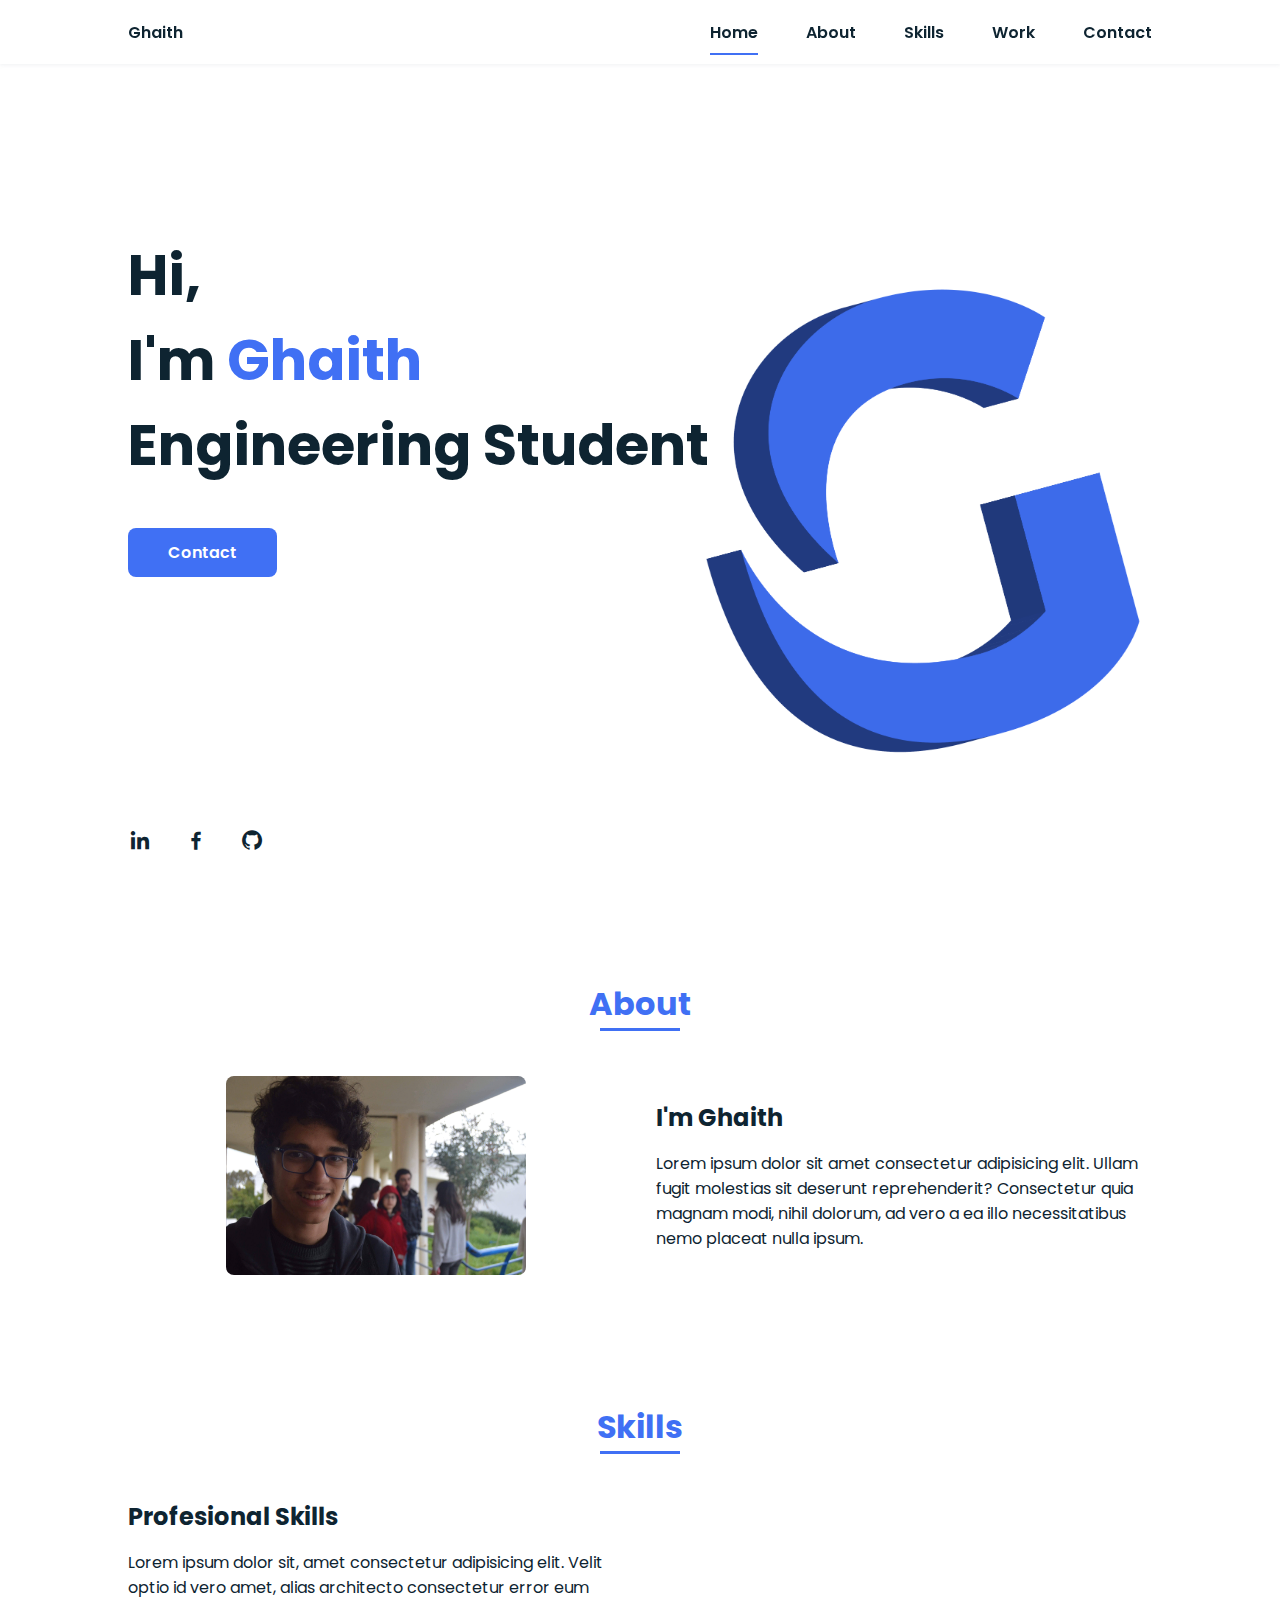
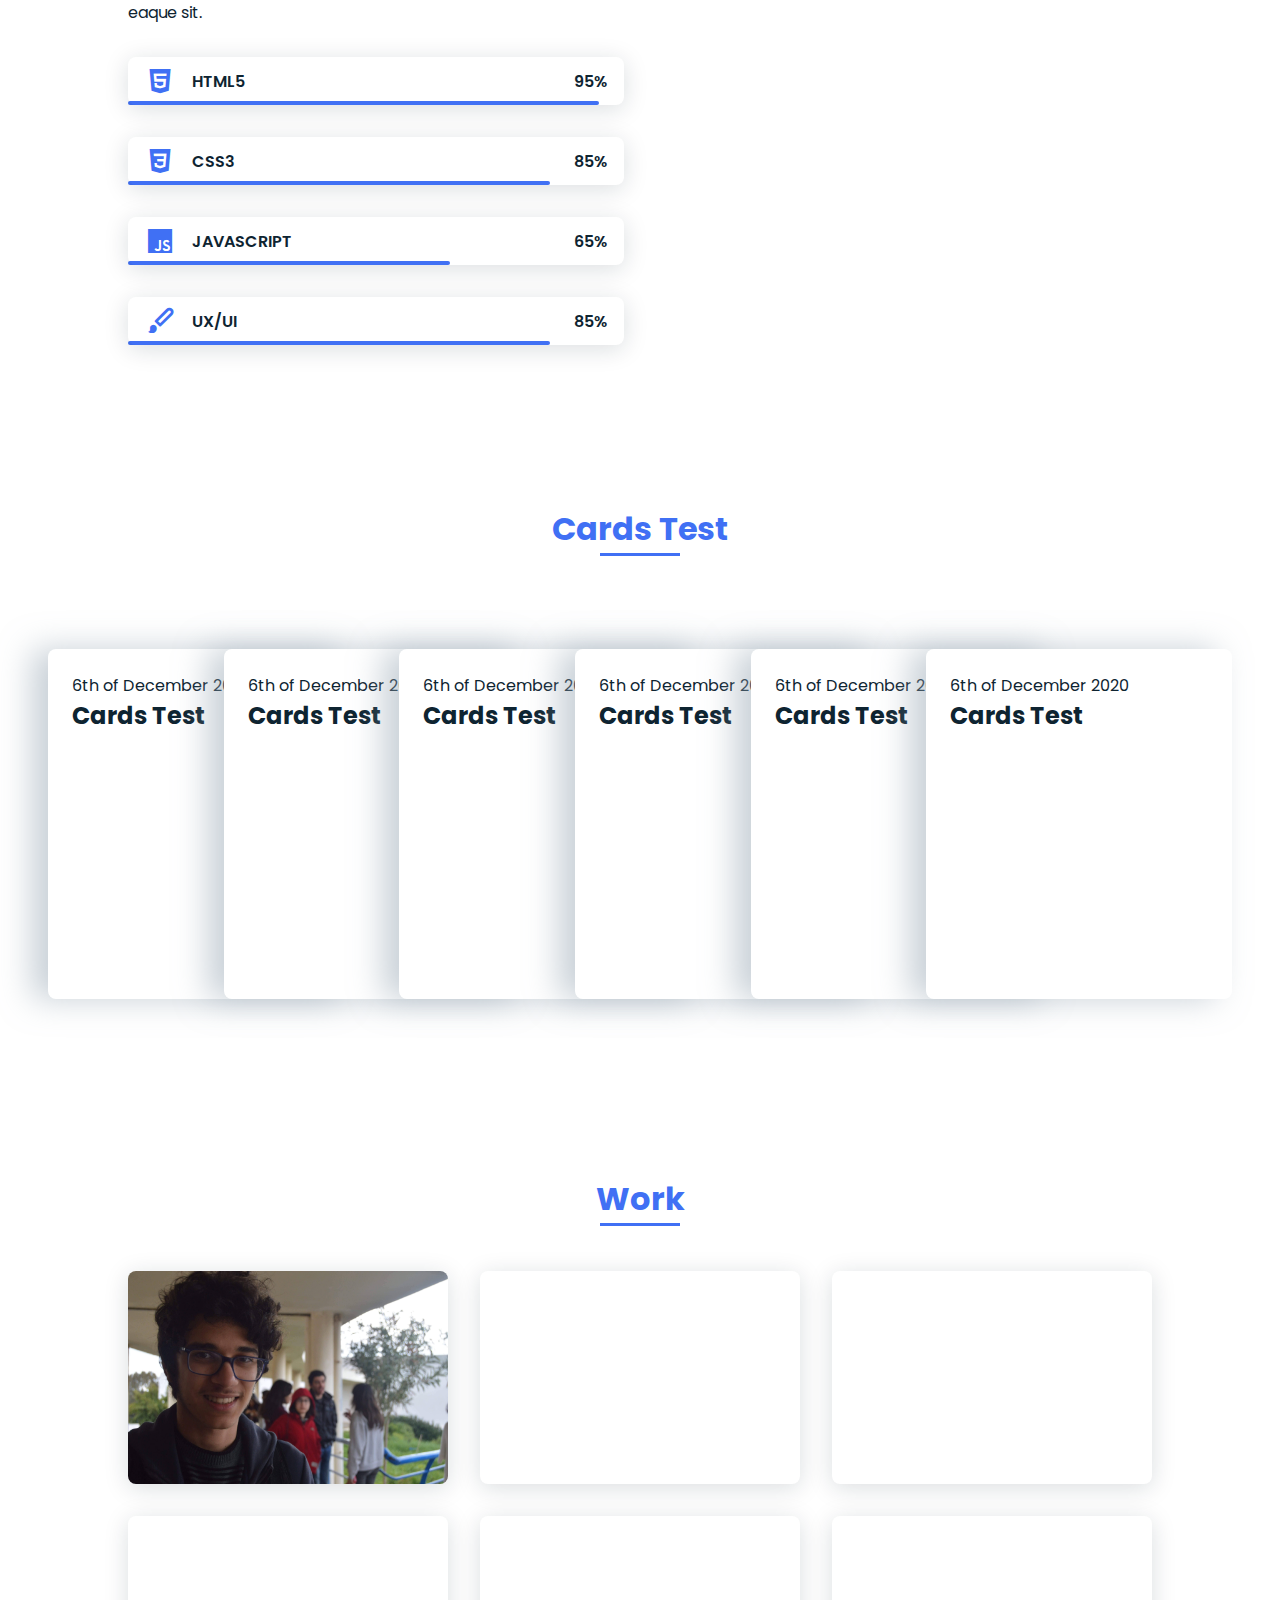
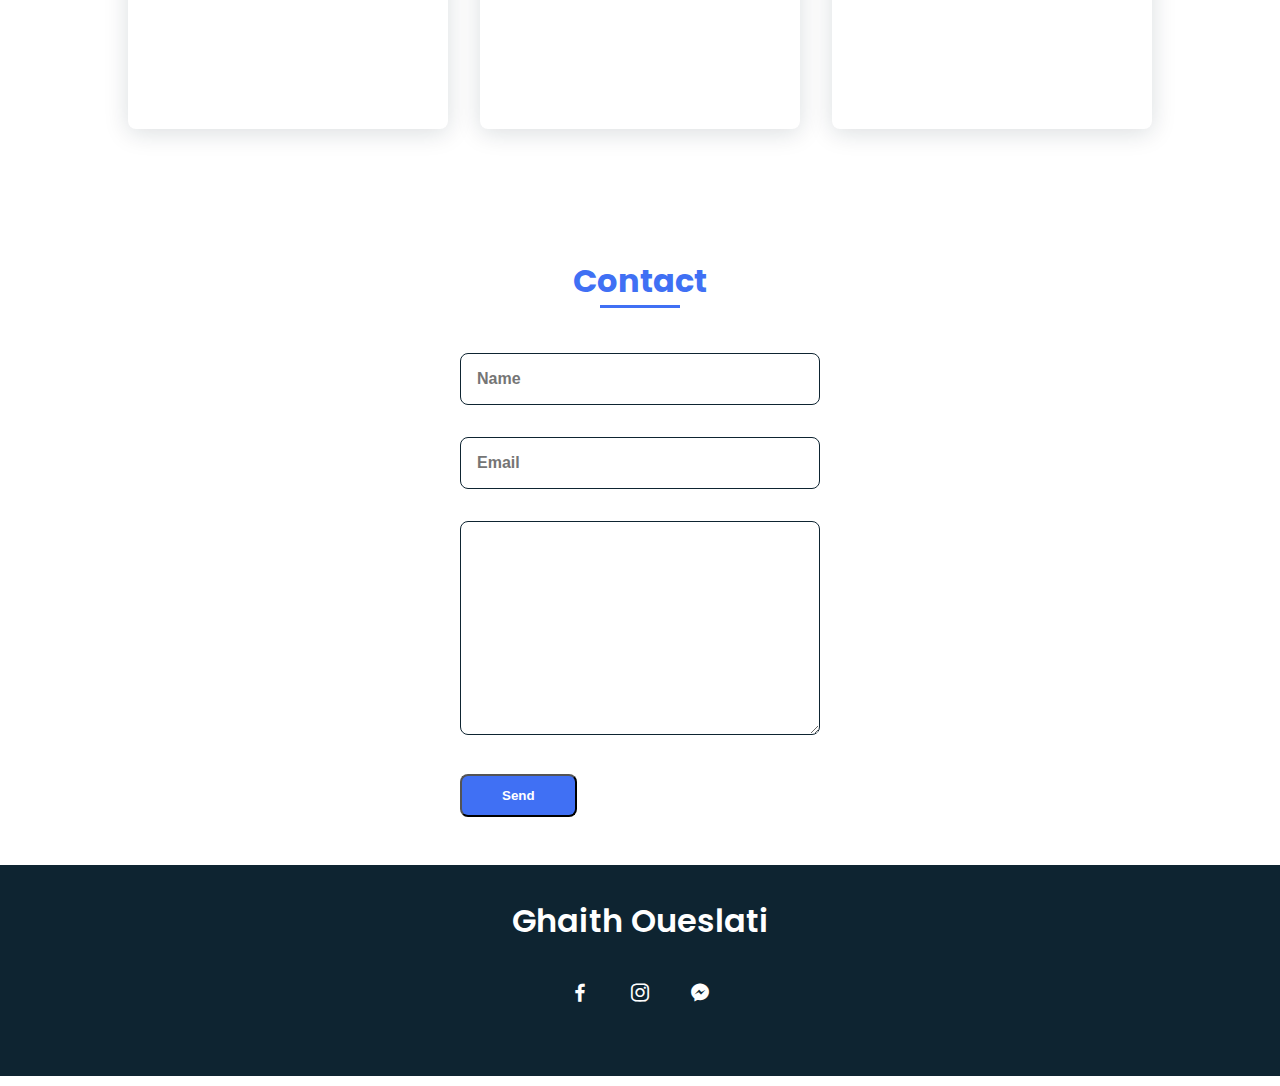
==== Index.html @ 37bda19b "Added Cards" ====
<!DOCTYPE html>
<html lang="en">

<head>
    <meta charset="UTF-8">
    <meta name="viewport" content="width=device-width, initial-scale=1.0">

    <link rel="stylesheet" href="./CSS/Style.css">
    <link rel="stylesheet" href="./CSS/Cards.css">

    <!-- Box Icons -->
    <link href='https://unpkg.com/boxicons@2.0.7/css/boxicons.min.css' rel='stylesheet'>

    <title>Document</title>
</head>

<body>
    <!-- Header -->
    <header class="l-header">
        <nav class="nav bd-grid">
            <div>
                <a href="#" class="nav__logo">Ghaith</a>
            </div>

            <div class="nav__menu" id="nav-menu">
                <ul class="nav__list">
                    <li class="nav__item"><a href="#home" class="nav__link active">Home</a></li>
                    <li class="nav__item"><a href="#about" class="nav__link">About</a></li>
                    <li class="nav__item"><a href="#skills" class="nav__link">Skills</a></li>
                    <li class="nav__item"><a href="#work" class="nav__link">Work</a></li>
                    <li class="nav__item"><a href="#contact" class="nav__link">Contact</a></li>
                </ul>
            </div>

            <div class="nav__toggle" id="nav-toggle">
                <i class='bx bx-menu'></i>
            </div>
        </nav>
    </header>


    <main class="l-main">
        <!-- ------------------------------------------ HOME --------------------------------------->
        <section class="home bd-grid" id="home">
            <div class="home__data">
                <h1 class="home__title">Hi, <br>I'm <span class="home__title-color">Ghaith</span><br> Engineering Student
                </h1>
                <a href="#" class="button">Contact</a>
            </div>

            <div class="home__social">
                <a href="https://www.linkedin.com/in/oueslati-ghaith-8405091b2/" target="blank" class="home__social-icon"><i class='bx bxl-linkedin'></i></a>
                <a href="https://www.facebook.com/Ghaith.Oueslati.0" target="blank" class="home__social-icon"><i
                        class='bx bxl-facebook'></i></a>
                <a href="#" class="home__social-icon" target="blank"><i class='bx bxl-github'></i></a>
            </div>

            <div class="home__img">
                <img src="./IMG/Profil.png" alt="">
            </div>
        </section>

        <!-- ------------------------------------------ ABOUT -------------------------------------->
        <section class="about section" id="about">
            <h2 class="section-title">About</h2>

            <div class="about__container bd-grid">
                <div class="about__img">
                    <img src="./IMG/About.jpeg" alt="">
                </div>
                <div>
                    <h2 class="about__subtitle">I'm Ghaith</h2>
                    <p class="about__text">Lorem ipsum dolor sit amet consectetur adipisicing elit. Ullam fugit molestias sit deserunt reprehenderit? Consectetur quia magnam modi, nihil dolorum, ad vero a ea illo necessitatibus nemo placeat nulla ipsum.</p>
                </div>
            </div>
        </section>

        <!-- ------------------------------------------ SKILLS ------------------------------------->
        <section class="skills section" id="skills">
            <h2 class="section-title">Skills</h2>

            <div class="skills__container bd-grid">
                <div>
                    <h2 class="skills__subtitle">Profesional Skills</h2>
                    <p class="skills__text">Lorem ipsum dolor sit, amet consectetur adipisicing elit. Velit optio id vero amet, alias architecto consectetur error eum eaque sit.</p>
                    <div class="skills__data">
                        <div class="skills__names">
                            <i class='bx bxl-html5 skills__icon'></i>
                            <span class="skills__name">HTML5</span>
                        </div>
                        <div class="skills__bar skills__html">

                        </div>
                        <div>
                            <span class="skills__percentage">95%</span>
                        </div>
                    </div>
                    <div class="skills__data">
                        <div class="skills__names">
                            <i class='bx bxl-css3 skills__icon'></i>
                            <span class="skills__name">CSS3</span>
                        </div>
                        <div class="skills__bar skills__css">

                        </div>
                        <div>
                            <span class="skills__percentage">85%</span>
                        </div>
                    </div>
                    <div class="skills__data">
                        <div class="skills__names">
                            <i class='bx bxl-javascript skills__icon'></i>
                            <span class="skills__name">JAVASCRIPT</span>
                        </div>
                        <div class="skills__bar skills__js">

                        </div>
                        <div>
                            <span class="skills__percentage">65%</span>
                        </div>
                    </div>
                    <div class="skills__data">
                        <div class="skills__names">
                            <i class='bx bxs-paint skills__icon'></i>
                            <span class="skills__name">UX/UI</span>
                        </div>
                        <div class="skills__bar skills__ux">

                        </div>
                        <div>
                            <span class="skills__percentage">85%</span>
                        </div>
                    </div>
                </div>

                <div>
                    <img src="./IMG/Work3.jpg" alt="" class="skills__img">
                </div>
            </div>
        </section>

        <!-- ------------------------------------------ CARDS -------------------------------------->
        <section class="cards__container section">
            <h2 class="section-title">Cards Test</h2>

            <div class="cards__list">
                <div class="card">
                    <header class="card-header">
                        <p>6th of December 2020</p>
                        <h2>Cards Test</h2>
                    </header>
                </div>

                <div class="card">
                    <header class="card-header">
                        <p>6th of December 2020</p>
                        <h2>Cards Test</h2>
                    </header>
                </div>

                <div class="card">
                    <header class="card-header">
                        <p>6th of December 2020</p>
                        <h2>Cards Test</h2>
                    </header>
                </div>

                <div class="card">
                    <header class="card-header">
                        <p>6th of December 2020</p>
                        <h2>Cards Test</h2>
                    </header>
                </div>

                <div class="card">
                    <header class="card-header">
                        <p>6th of December 2020</p>
                        <h2>Cards Test</h2>
                    </header>
                </div>

                <div class="card">
                    <header class="card-header">
                        <p>6th of December 2020</p>
                        <h2>Cards Test</h2>
                    </header>
                </div>
            </div>
        </section>

        <!-- ------------------------------------------ WORK --------------------------------------->
        <section class="work section" id="work">
            <h2 class="section-title">Work</h2>

            <div class="work__container bd-grid">
                <div class="work__img">
                    <img src="./IMG/About.jpeg" alt="">
                </div>
                <div class="work__img">
                    <img src="./IMG/Work2.jgp" alt="">
                </div>
                <div class="work__img">
                    <img src="./IMG/Work3.jgp" alt="">
                </div>
                <div class="work__img">
                    <img src="./IMG/Work4.jgp" alt="">
                </div>
                <div class="work__img">
                    <img src="./IMG/Work5.jgp" alt="">
                </div>
                <div class="work__img">
                    <img src="./IMG/Work6.jgp" alt="">
                </div>
            </div>
        </section>

        <!-- ------------------------------------------ CONTACT ------------------------------------>
        <section class="contact section" id="contact">
            <h2 class="section-title">Contact</h2>

            <div class="contact__container bd-grid">
                <form action="" class="contact__form">
                    <input type="text" placeholder="Name" class="contact__input">
                    <input type="mail" placeholder="Email" class="contact__input">
                    <textarea name="" id="" cols="0" rows="10" class="contact__input"></textarea>

                    <input type="button" value="Send" class="contact__button button">
                </form>
            </div>
        </section>
        <!-- ------------------------------------------ FOOTER ------------------------------------->
        <footer class="footer">
            <p class="footer__title">Ghaith Oueslati</p>
            <div class="footer__social">
                <a href="https://www.facebook.com/Ghaith.Oueslati.0" class="footer__icon" target="blank"><i
                        class='bx bxl-facebook'></i></a>
                <a href="https://www.instagram.com/oueslati_ghaith/" class="footer__icon" target="blank"><i
                        class='bx bxl-instagram'></i></a>
                <a href="https://www.messenger.com/t/Ghaith.Oueslati.0" class="footer__icon" target="blank"><i
                        class='bx bxl-messenger'></i></a>
            </div>
        </footer>
    </main>


    <!-- Scroll Reveal -->
    <script src="https://unpkg.com/scrollreveal"></script>
    <!-- Main JS -->
    <script src="./JS/Main.js"></script>
</body>

</html>
---- CSS/Style.css ----
/* GOOGLE FONTS */

@import url("https://fonts.googleapis.com/css2?family=Poppins:wght@400;600;700&display=swap");

/* ------------------------------------------ VARIABLES CSS ---------------------------- */

:root {
    --header-height: 3rem;
    --font-semi: 600;
}


/* Colors */

:root {
    --first-color: #4070F4;
    --second-color: #0E2431;
}


/* Font */

:root {
    --body-font: 'Poppins', sans-serif;
    --big-font-size: 2rem;
    --h2-font-size: 1.25rem;
    --normal-font-size: 0.938rem;
}

@media screen and (min-width: 768px) {
     :root {
        --big-font-size: 3.5rem;
        --h2-font-size: 2rem;
        --normal-font-size: 1rem;
    }
}


/* Margins */

:root {
    --mb-1: 0.5rem;
    --mb-2: 1rem;
    --mb-3: 1.5rem;
    --mb-4: 2rem;
    --mb-5: 2.5rem;
    --mb-6: 3rem;
}


/* z index */

:root {
    --z-back: -10;
    --z-normal: 1;
    --z-tooltip: 10;
    --z-fixed: 100;
}


/* ------------------------------------------ BASE ------------------------------------- */

*,
::before,
::after {
    box-sizing: border-box;
}

html {
    scroll-behavior: smooth;
}

body {
    margin: var(--header-height) 0 0 0;
    font-family: var(--body-font);
    font-size: var(--normal-font-size);
    color: var(--second-color);
}

h1,
h2,
p {
    margin: 0;
}

ul {
    margin: 0;
    padding: 0;
    list-style: none;
}

a {
    text-decoration: none;
}

img {
    max-width: 100%;
    height: auto;
    display: block;
}


/* ------------------------------------------CLASS CSS -------------------------------- */

.section-title {
    position: relative;
    font-size: var(--h2-font-size);
    color: var(--first-color);
    margin-top: var(--mb-2);
    margin-bottom: var(--mb-4);
    text-align: center;
}

.section-title::after {
    position: absolute;
    content: "";
    width: 64px;
    height: 0.18rem;
    left: 0;
    right: 0;
    margin: auto;
    top: 2rem;
    background-color: var(--first-color);
}

.section {
    padding-top: 3rem;
    padding-bottom: 2rem;
}


/* ------------------------------------------ LAYOUT ----------------------------------- */

.bd-grid {
    max-width: 1024px;
    display: grid;
    grid-template-columns: 100%;
    grid-column-gap: 2rem;
    width: calc(100% - 2rem);
    margin-left: var(--mb-2);
    margin-right: var(--mb-2);
}

.l-header {
    width: 100%;
    position: fixed;
    top: 0;
    left: 0;
    z-index: var(--z-fixed);
    background-color: #fff;
    box-shadow: 0 1px 4px rgba(146, 161, 176, .15);
}


/* ------------------------------------------ NAV -------------------------------------- */

.nav {
    height: var(--header-height);
    display: flex;
    justify-content: space-between;
    align-items: center;
    font-weight: var(--font-semi);
}

@media screen and (max-width: 768px) {
    .nav__menu {
        position: fixed;
        top: var(--header-height);
        right: -100%;
        width: 80%;
        height: 100%;
        padding: 2rem;
        background-color: var(--second-color);
        transition: .5s;
    }
}

.nav__item {
    margin-bottom: var(--mb-4);
}

.nav__link {
    position: relative;
    color: #fff;
}

.nav__link:hover {
    position: relative;
}

.nav__link:hover::after {
    position: absolute;
    content: "";
    width: 100%;
    height: 0.18rem;
    left: 0;
    top: 2rem;
    background-color: var(--first-color);
}

.nav__logo {
    color: var(--second-color);
}

.nav__toggle {
    color: var(--second-color);
    font-size: 1.5rem;
    cursor: pointer;
}


/*Active menu*/

.active::after {
    position: absolute;
    content: "";
    width: 100%;
    height: 0.18rem;
    left: 0;
    top: 2rem;
    background-color: var(--first-color);
}


/* Show menu */

.show {
    right: 0;
}


/* ------------------------------------------ HOME ------------------------------------- */

.home {
    height: calc(100vh - 3rem);
    row-gap: 1rem;
}

.home__data {
    align-items: center;
}

.home__title {
    font-size: var(--big-font-size);
    margin-bottom: var(--mb-5);
}

.home__title-color {
    color: var(--first-color);
}

.home__social {
    display: flex;
    flex-direction: column;
}

.home__social-icon {
    width: max-content;
    margin-bottom: var(--mb-2);
    font-size: 1.5rem;
    color: var(--second-color);
}

.home__social-icon:hover {
    color: var(--first-color);
}

.home__img {
    position: absolute;
    right: 0;
    bottom: 10rem;
    width: 295px;
}


/* ------------------------------------------ BUTTONS ---------------------------------- */

.button {
    display: inline-block;
    background-color: var(--first-color);
    color: #fff;
    padding: .75rem 2.5rem;
    font-weight: var(--font-semi);
    border-radius: .5rem;
}

.button:hover {
    box-shadow: 0 10px 36px rgba(0, 0, 0, .15);
}


/* ------------------------------------------ ABOUT ------------------------------------ */

.about__container {
    row-gap: 2rem;
    text-align: center;
}

.about__subtitle {
    margin-bottom: var(--mb-2);
}

.about__img {
    justify-self: center;
}

.about__img img {
    width: 200px;
    border-radius: .5rem;
}


/* ------------------------------------------ CARDS ------------------------------------ */

.cards__container {
    row-gap: 2rem;
}


/* ------------------------------------------ SKILLS ----------------------------------- */

.skills__container {
    row-gap: 2rem;
    text-align: center;
}

.skills__subtitle {
    margin-bottom: var(--mb-2);
}

.skills__text {
    margin-bottom: var(--mb-4);
}

.skills__data {
    display: flex;
    justify-content: space-between;
    align-items: center;
    position: relative;
    font-weight: var(--font-semi);
    padding: .5rem 1rem;
    margin-bottom: var(--mb-4);
    border-radius: .5rem;
    box-shadow: 0 4px 25px rgba(14, 36, 49, .15);
}

.skills__icon {
    font-size: 2rem;
    margin-right: var(--mb-2);
    color: var(--first-color);
}

.skills__names {
    display: flex;
    align-items: center;
}

.skills__bar {
    position: absolute;
    left: 0;
    bottom: 0;
    background-color: var(--first-color);
    height: .25rem;
    border-radius: .5rem;
    z-index: var(--z-back);
}

.skills__html {
    width: 95%;
}

.skills__css {
    width: 85%;
}

.skills__js {
    width: 65%;
}

.skills__ux {
    width: 85%;
}

.skills__img {
    border-radius: .5rem;
}


/* ------------------------------------------ WORK -------------------------------------*/

.work {
    text-align: center;
}

.work__container {
    row-gap: 2rem;
}

.work__img {
    box-shadow: 0 4px 25px rgba(14, 36, 49, .15);
    border-radius: .5rem;
    overflow: hidden;
}

.work__img img {
    transition: 1s;
    cursor: pointer;
}

.work__img img:hover {
    transform: scale(1.1);
}


/* ------------------------------------------ CONTACT ----------------------------------*/

.contact__input {
    width: 100%;
    font-size: var(--normal-font-size);
    font-weight: var(--font-semi);
    padding: 1rem;
    border-radius: .5rem;
    border: 1.5px solid var(--second-color);
    outline: none;
    margin-bottom: var(--mb-4);
}

contact__button {
    display: block;
    border: none;
    outline: none;
    font-size: var(--normal-font-size);
    cursor: pointer;
    margin-left: auto;
}


/* ------------------------------------------ FOOTER -----------------------------------*/

.footer {
    background-color: var(--second-color);
    color: #fff;
    text-align: center;
    font-weight: var(--font-semi);
    padding: 2rem 0;
}

.footer__title {
    font-size: 2rem;
    margin-bottom: var(--mb-4);
}

.footer__social {
    margin-bottom: var(--mb-4);
}

.footer__icon {
    font-size: 1.5rem;
    color: #fff;
    margin: 0 var(--mb-2)
}


/* ------------------------------------------ MEDIA QUERIES ----------------------------*/

@media screen and (min-width: 768px) {
    body {
        margin: 0;
    }
    .section {
        padding-top: 4rem;
        padding-bottom: 3rem;
    }
    .section-title {
        margin-bottom: var(--mb-6);
    }
    .section-title::after {
        width: 80px;
        top: 3rem;
    }
    .nav {
        height: calc(var(--header-height) + 1rem);
    }
    .nav__list {
        display: flex;
        padding-top: 0;
    }
    .nav__item {
        margin-left: var(--mb-6);
        margin-bottom: 0;
    }
    .nav__toggle {
        display: none;
    }
    .nav__link {
        color: var(--second-color);
    }
    .home {
        height: 100vh;
    }
    .home__data {
        align-self: flex-end;
    }
    .home__social {
        padding-top: 0;
        padding-bottom: 2.5rem;
        flex-direction: row;
        align-self: flex-end;
    }
    .home__social-icon {
        margin-bottom: 0;
        margin-right: var(--mb-4);
    }
    .home__img {
        width: 457px;
        bottom: 15%;
    }
    .about__container,
    .skills__container {
        grid-template-columns: repeat(2, 1fr);
        align-items: center;
        text-align: initial;
    }
    .about__img img {
        width: 300px;
    }
    .work__container {
        grid-template-columns: repeat(3, 1fr);
        grid-template-rows: repeat(2, 1fr);
        column-gap: 2rem;
    }
    .contact__form {
        width: 360px;
    }
    .contact__container {
        justify-items: center;
    }
}

@media screen and (min-width: 1024px) {
    .bd-grid {
        margin-left: auto;
        margin-right: auto;
    }
    .home__img {
        right: 10%;
    }
}
---- CSS/Cards.css ----
:root {
    --first-color: #4070F4;
    --second-color: #0E2431;
}

.cards__list {
    display: flex;
    padding: 3rem;
    overflow-x: scroll;
}

.cards__list::-webkit-scrollbar {
    width: 5px;
    height: 5px;
}

.cards__list::-webkit-scrollbar-thumb {
    background: var(--first-color);
    border-radius: 10px;
}

.card {
    display: flex;
    position: relative;
    flex-direction: column;
    height: 350px;
    width: 400px;
    min-width: 250px;
    padding: 1.5rem;
    border-radius: 0.5rem;
    background: #ffffff;
    box-shadow: -1rem 0rem 2rem rgba(146, 161, 176, .5);
    transition: 0.75s;
}

.card:hover {
    transform: translateY(-1rem);
}

.card:hover~.card {
    transform: translateX(130px);
}

.card:not(:first-child) {
    margin-left: -130px;
}
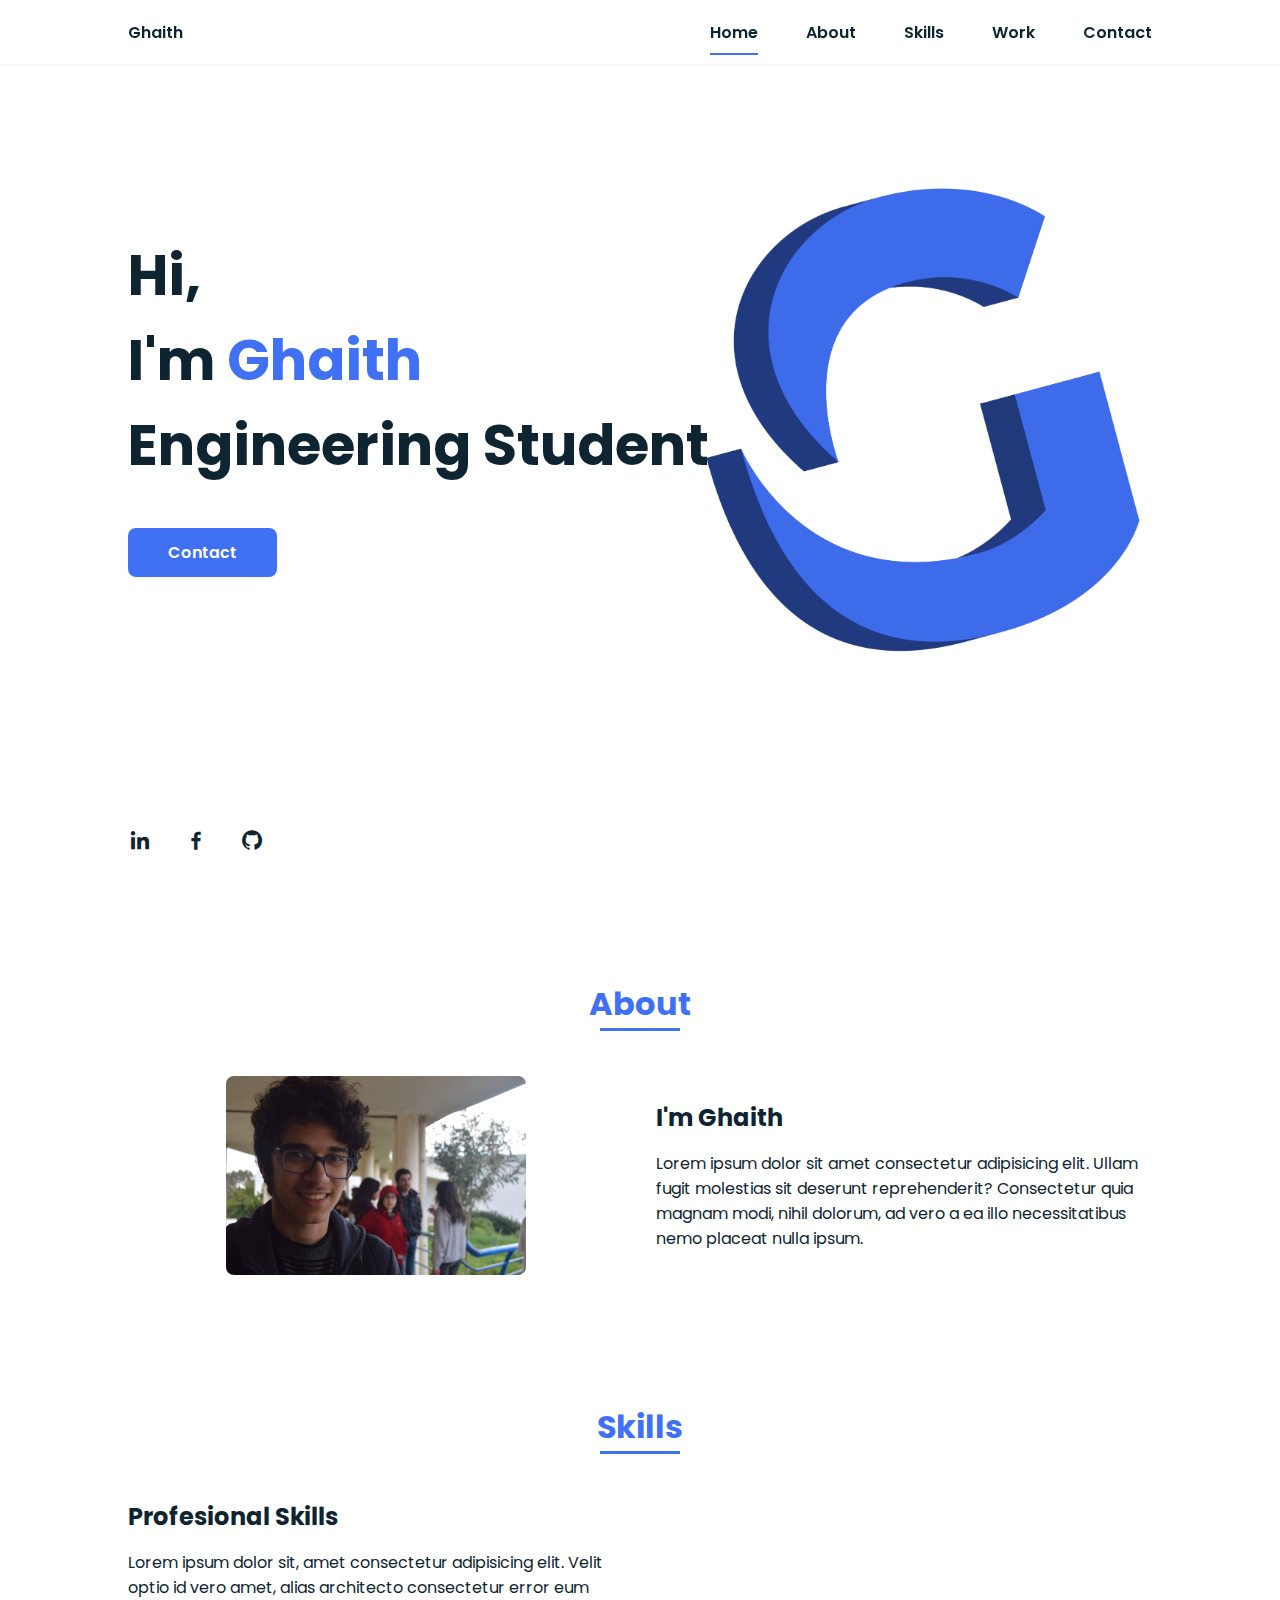
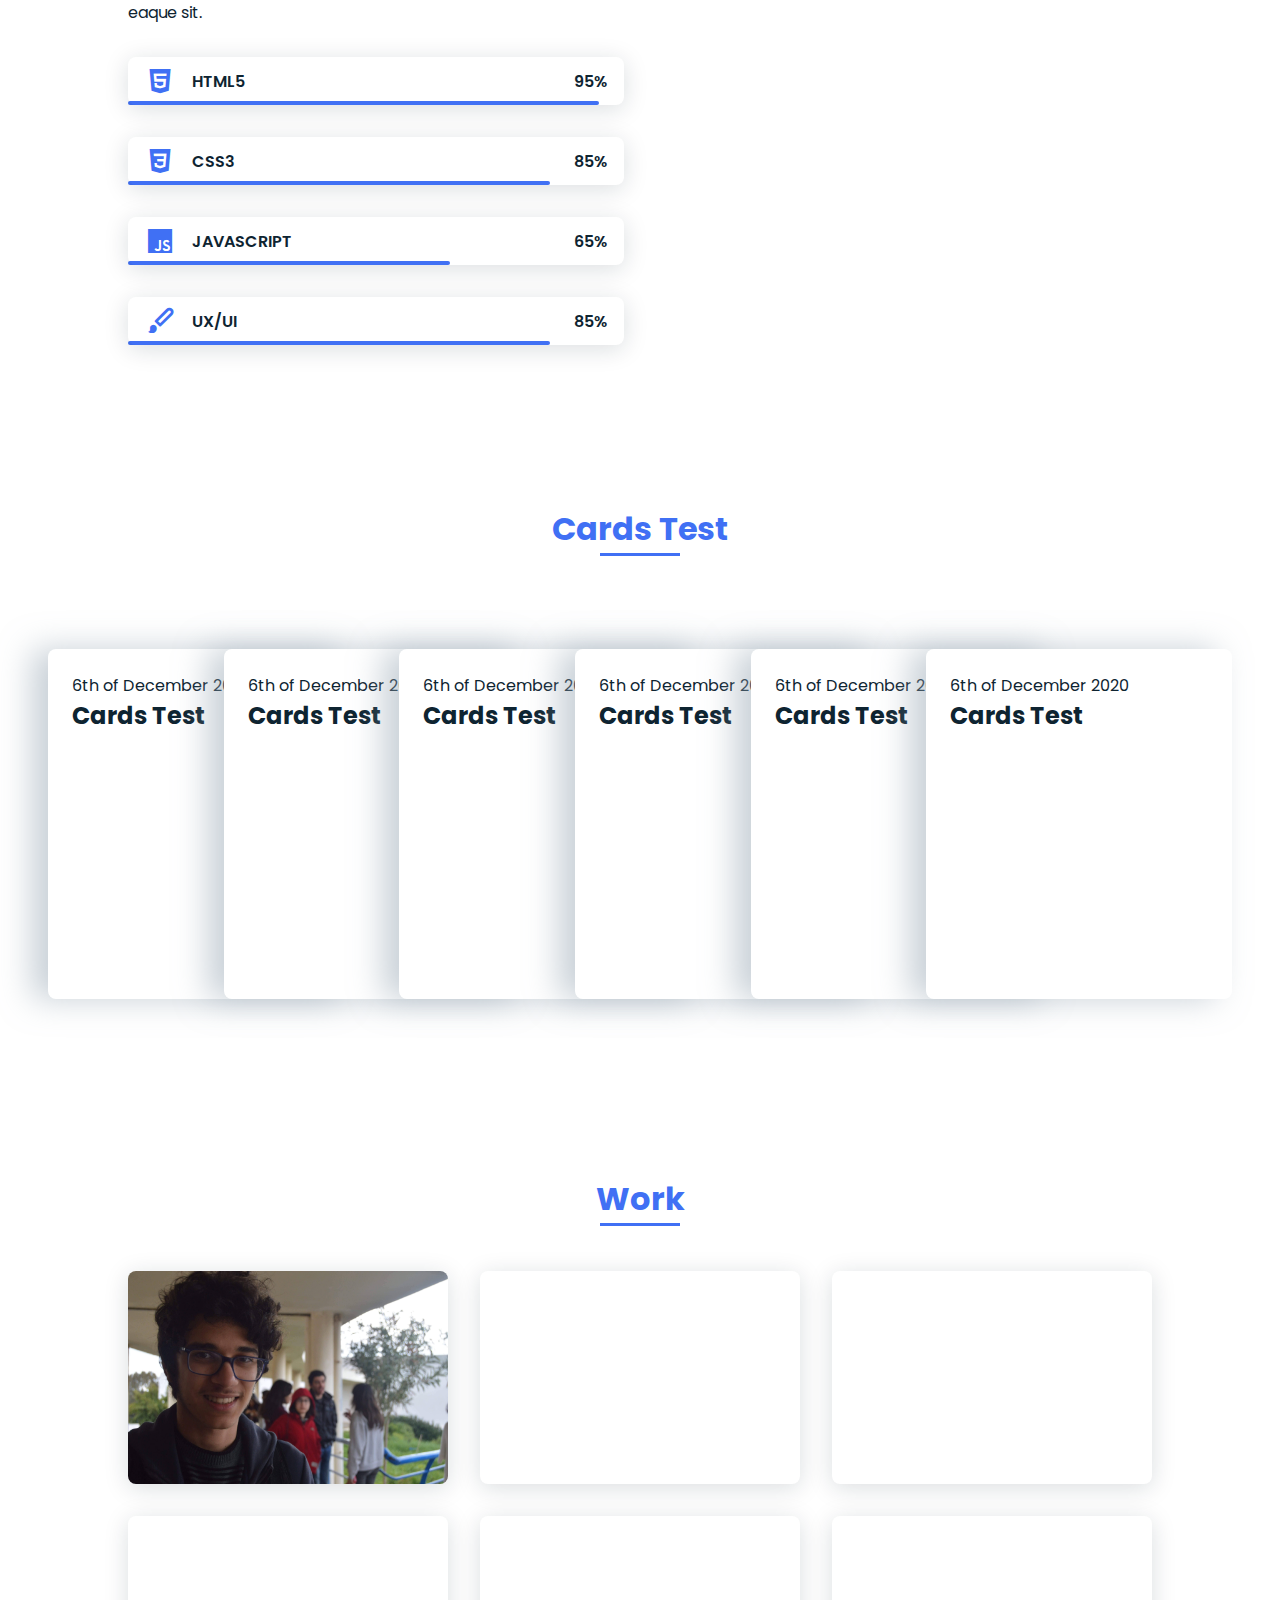
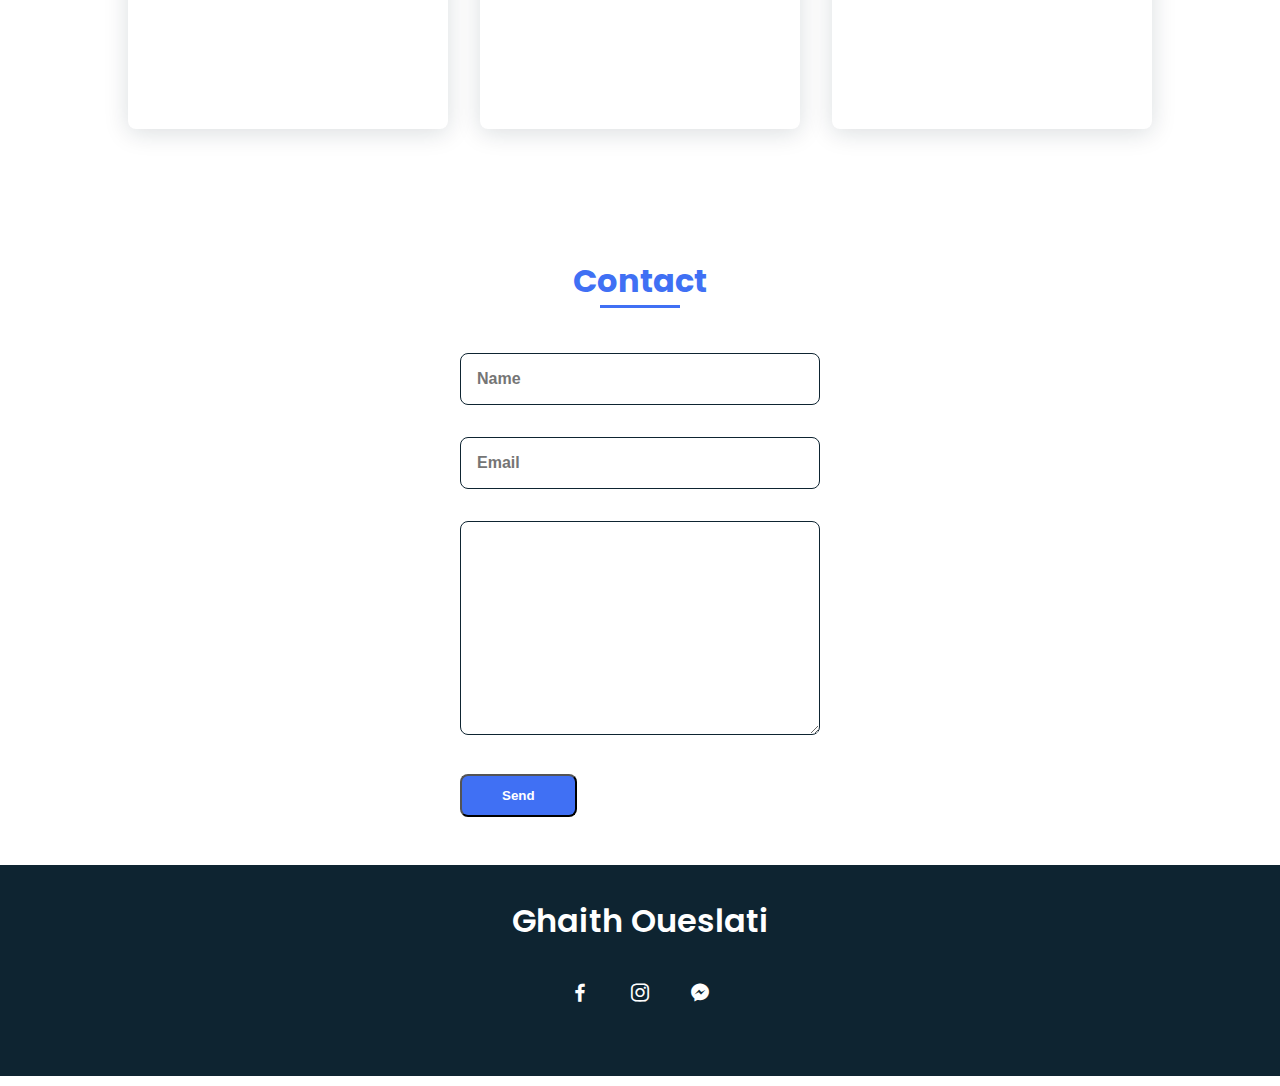
==== commit 7df4735a: "iter2.5" ====
--- a/Index.html
+++ b/Index.html
@@ -45,18 +45,19 @@
             <div class="home__data">
                 <h1 class="home__title">Hi, <br>I'm <span class="home__title-color">Ghaith</span><br> Engineering Student
                 </h1>
-                <a href="#" class="button">Contact</a>
+                <a href="#contact" class="button">Contact</a>
             </div>
 
             <div class="home__social">
                 <a href="https://www.linkedin.com/in/oueslati-ghaith-8405091b2/" target="blank" class="home__social-icon"><i class='bx bxl-linkedin'></i></a>
                 <a href="https://www.facebook.com/Ghaith.Oueslati.0" target="blank" class="home__social-icon"><i
                         class='bx bxl-facebook'></i></a>
-                <a href="#" class="home__social-icon" target="blank"><i class='bx bxl-github'></i></a>
+                <a href="https://github.com/OueslatiGhaith" class="home__social-icon" target="blank"><i class='bx bxl-github'></i></a>
             </div>
 
             <div class="home__img">
-                <img src="./IMG/Profil.png" alt="">
+                <img src="./IMG/Profil UP.png" alt="" data-speed="1.5" class="move">
+                <img src="./IMG/Profil DOWN.png" alt="" data-speed="-1.5" class="move">
             </div>
         </section>
 
--- a/CSS/Style.css
+++ b/CSS/Style.css
@@ -268,8 +268,14 @@
 .home__img {
     position: absolute;
     right: 0;
-    bottom: 10rem;
-    width: 295px;
+    bottom: 30rem;
+    width: 285px;
+}
+
+.home__img img {
+    position: absolute;
+    top: 0;
+    left: 0;
 }
 
 
@@ -513,7 +519,7 @@
     }
     .home__img {
         width: 457px;
-        bottom: 15%;
+        bottom: 80%;
     }
     .about__container,
     .skills__container {
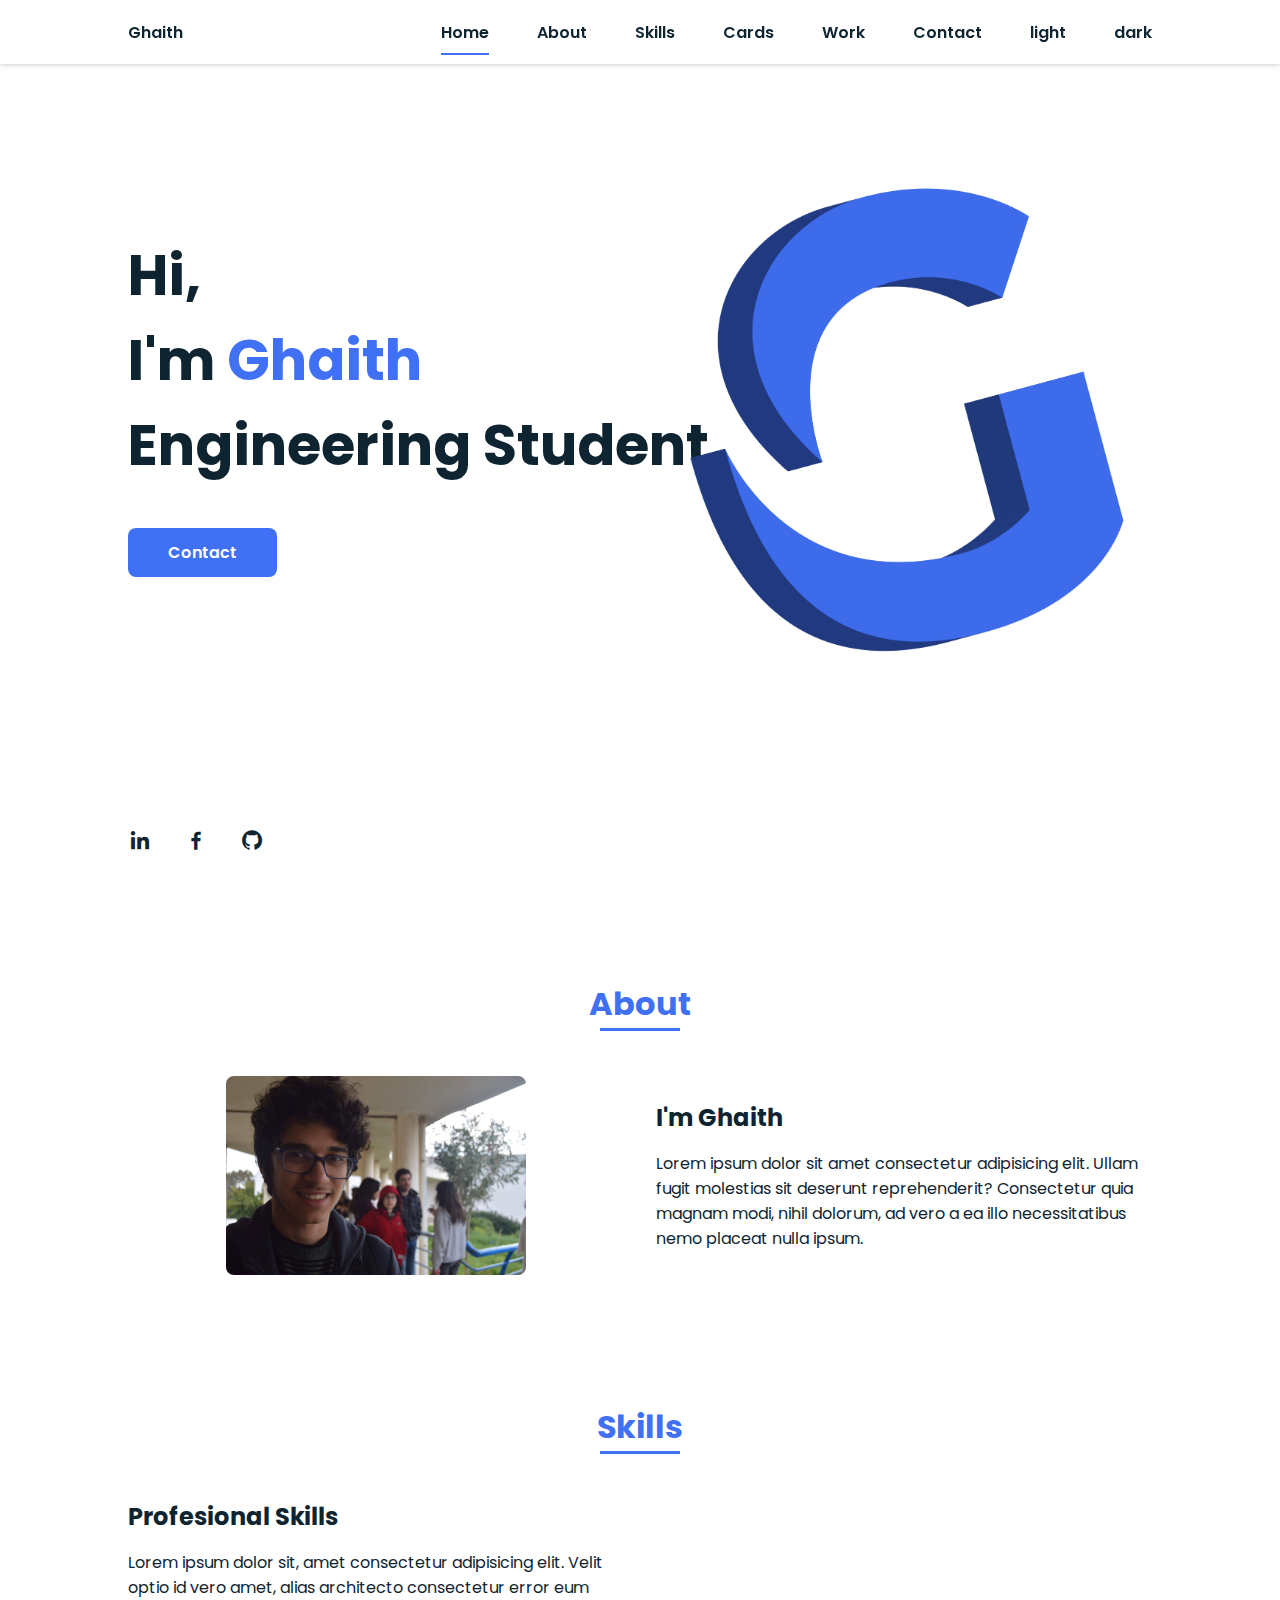
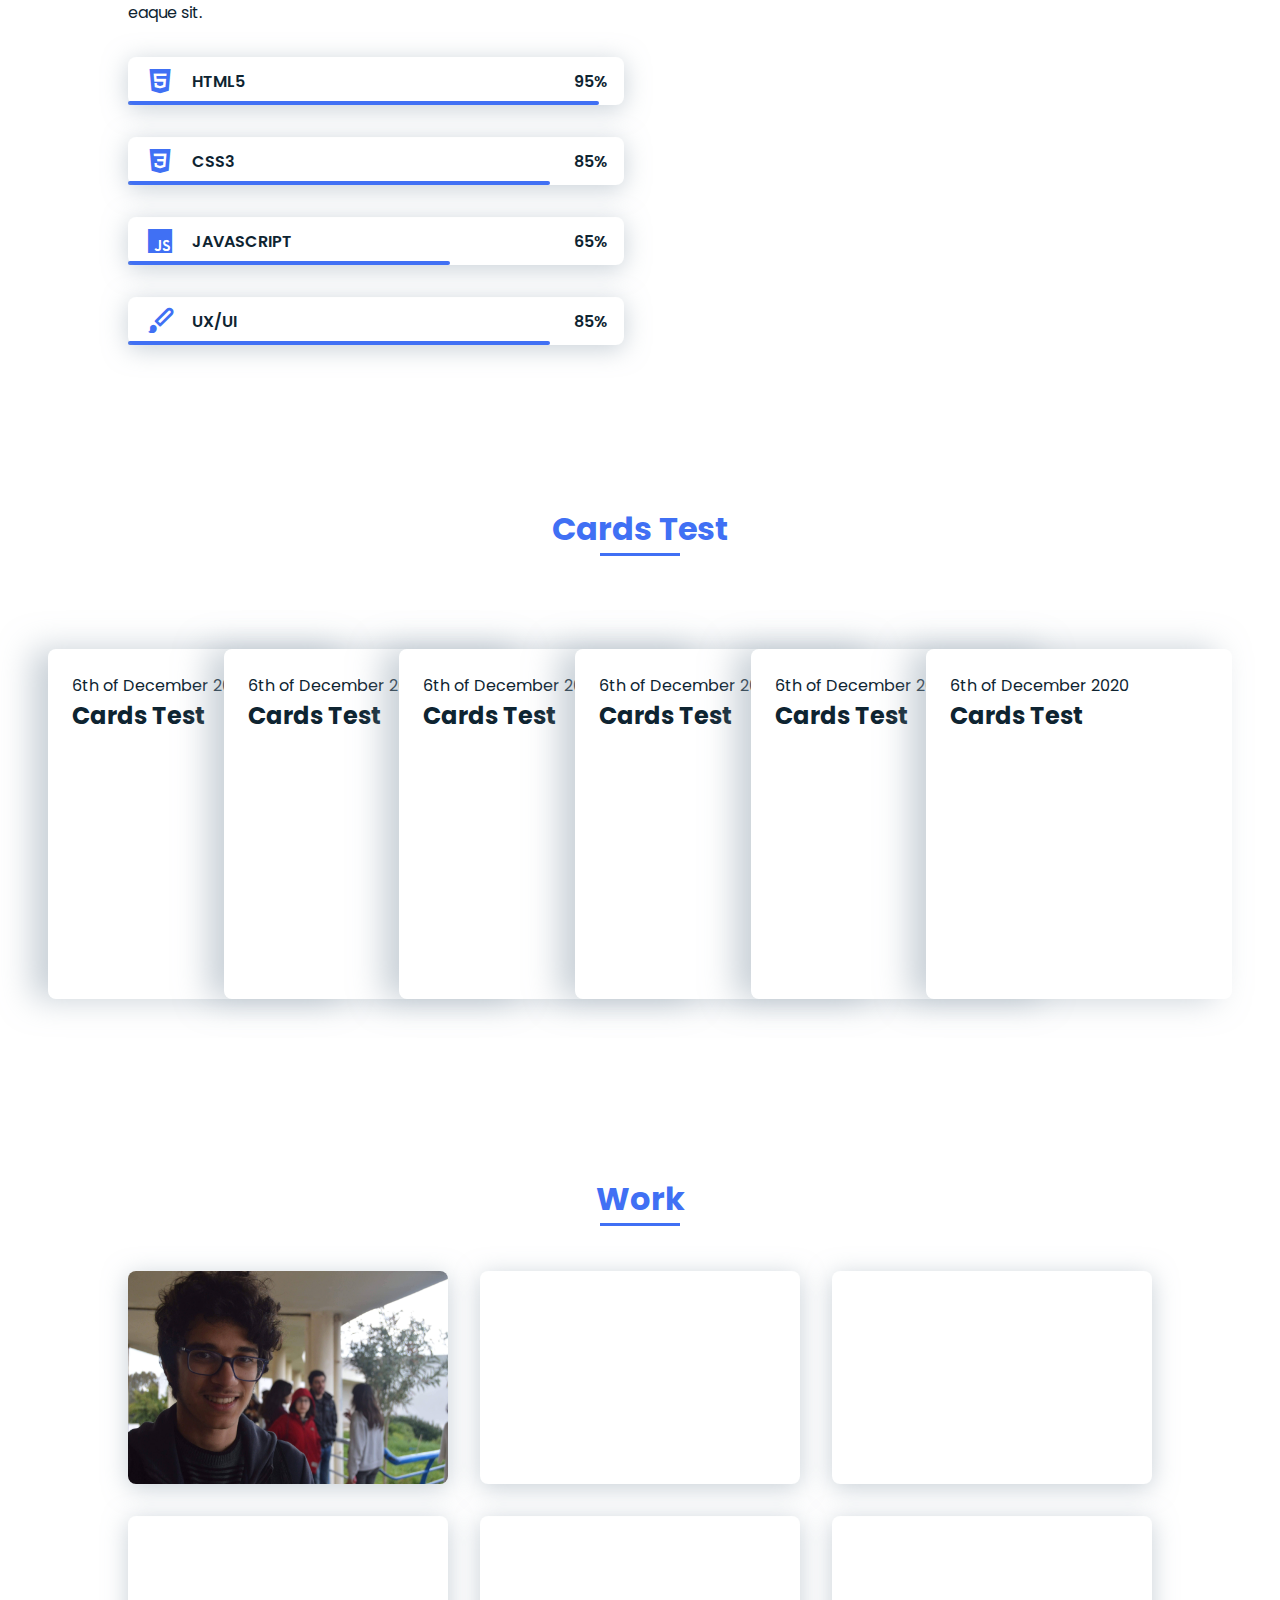
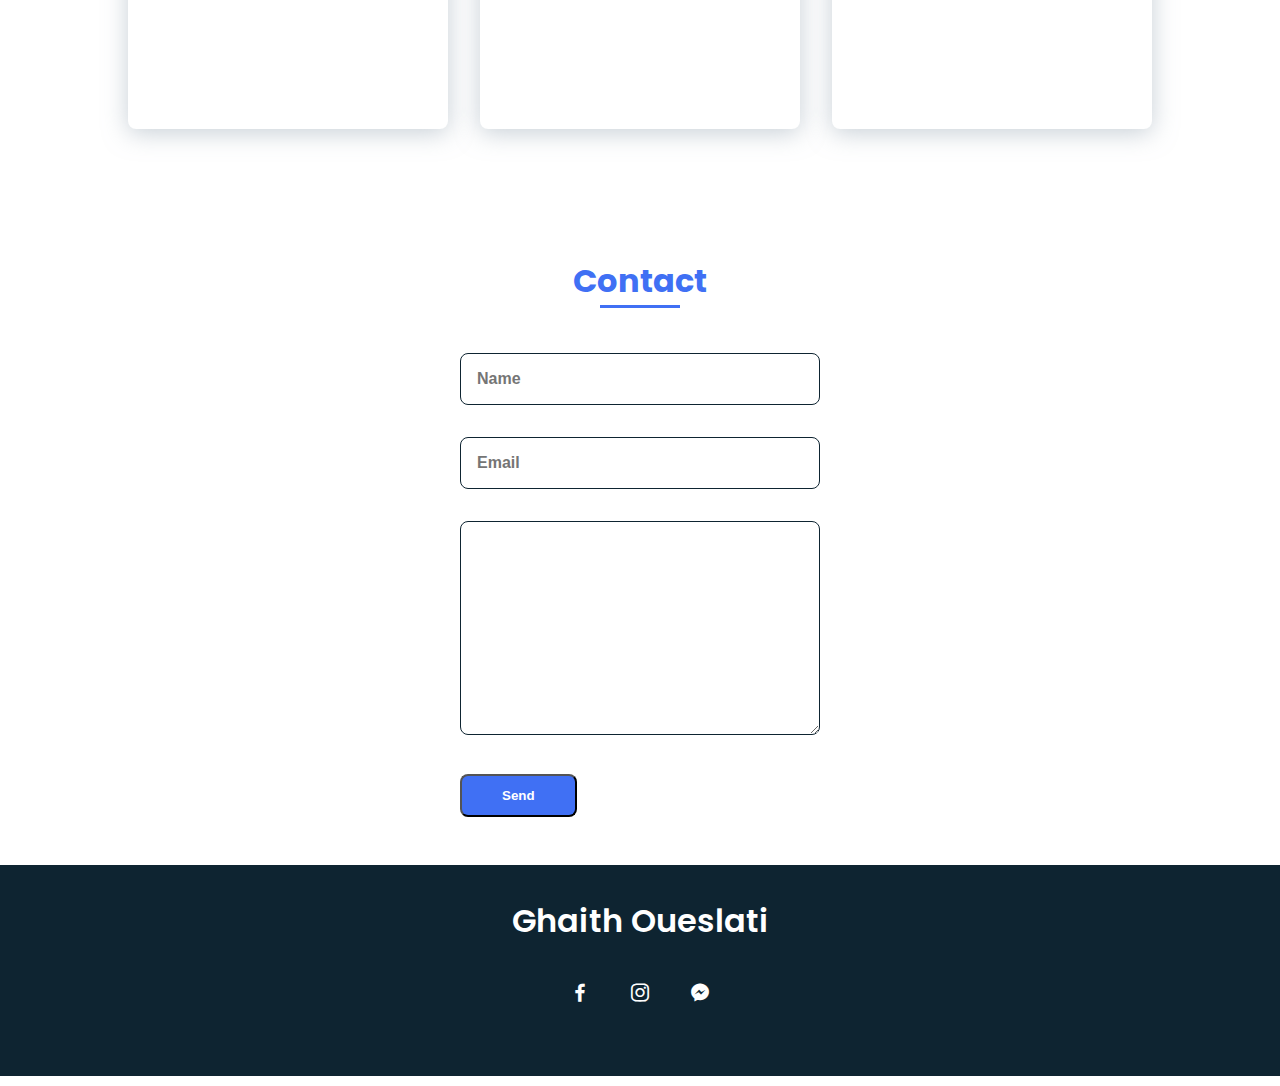
==== commit 2020d94c: "iter3" ====
--- a/Index.html
+++ b/Index.html
@@ -14,7 +14,7 @@
     <title>Document</title>
 </head>
 
-<body>
+<body class="light">
     <!-- Header -->
     <header class="l-header">
         <nav class="nav bd-grid">
@@ -27,8 +27,11 @@
                     <li class="nav__item"><a href="#home" class="nav__link active">Home</a></li>
                     <li class="nav__item"><a href="#about" class="nav__link">About</a></li>
                     <li class="nav__item"><a href="#skills" class="nav__link">Skills</a></li>
+                    <li class="nav__item"><a href="#cards" class="nav__link">Cards</a></li>
                     <li class="nav__item"><a href="#work" class="nav__link">Work</a></li>
                     <li class="nav__item"><a href="#contact" class="nav__link">Contact</a></li>
+                    <li class="nav__item"><a href="#" id="light" class="nav__link">light</a></li>
+                    <li class="nav__item"><a href="#" id="dark" class="nav__link">dark</a></li>
                 </ul>
             </div>
 
@@ -141,7 +144,7 @@
         </section>
 
         <!-- ------------------------------------------ CARDS -------------------------------------->
-        <section class="cards__container section">
+        <section class="cards__container section" id="cards">
             <h2 class="section-title">Cards Test</h2>
 
             <div class="cards__list">
@@ -248,6 +251,7 @@
     <script src="https://unpkg.com/scrollreveal"></script>
     <!-- Main JS -->
     <script src="./JS/Main.js"></script>
+    <script src="./JS/Theme.js"></script>
 </body>
 
 </html>--- a/CSS/Style.css
+++ b/CSS/Style.css
@@ -15,6 +15,21 @@
 :root {
     --first-color: #4070F4;
     --second-color: #0E2431;
+    --background-color: #fff;
+}
+
+.light {
+    --first-color: #4070F4;
+    --second-color: #0E2431;
+    --background-color: #fff;
+    --shadow-color: rgba(146, 161, 176, .5);
+}
+
+.dark {
+    --first-color: #4070F4;
+    --second-color: #ffffff;
+    --background-color: #0E2431;
+    --shadow-color: rgba(250, 250, 250, .05);
 }
 
 
@@ -75,6 +90,7 @@
     font-family: var(--body-font);
     font-size: var(--normal-font-size);
     color: var(--second-color);
+    background: var(--background-color);
 }
 
 h1,
@@ -147,8 +163,8 @@
     top: 0;
     left: 0;
     z-index: var(--z-fixed);
-    background-color: #fff;
-    box-shadow: 0 1px 4px rgba(146, 161, 176, .15);
+    background-color: var(--background-color);
+    box-shadow: 0 1px 4px var(--shadow-color);
 }
 
 
@@ -181,7 +197,7 @@
 
 .nav__link {
     position: relative;
-    color: #fff;
+    color: var(--background-color);
 }
 
 .nav__link:hover {
@@ -272,10 +288,25 @@
     width: 285px;
 }
 
+@keyframes color-rotate {
+    from {
+        filter: hue-rotate(0deg);
+    }
+    to {
+        filter: hue-rotate(360deg);
+    }
+}
+
+.home__img:hover {
+    animation: color-rotate 10s;
+    animation-iteration-count: infinite;
+    animation-direction: alternate;
+}
+
 .home__img img {
     position: absolute;
     top: 0;
-    left: 0;
+    left: -1rem;
 }
 
 
@@ -284,14 +315,14 @@
 .button {
     display: inline-block;
     background-color: var(--first-color);
-    color: #fff;
+    color: var(--background-color);
     padding: .75rem 2.5rem;
     font-weight: var(--font-semi);
     border-radius: .5rem;
 }
 
 .button:hover {
-    box-shadow: 0 10px 36px rgba(0, 0, 0, .15);
+    box-shadow: 0 10px 36px var(--shadow-color);
 }
 
 
@@ -347,7 +378,7 @@
     padding: .5rem 1rem;
     margin-bottom: var(--mb-4);
     border-radius: .5rem;
-    box-shadow: 0 4px 25px rgba(14, 36, 49, .15);
+    box-shadow: 0 4px 25px var(--shadow-color);
 }
 
 .skills__icon {
@@ -392,6 +423,51 @@
 }
 
 
+/* ------------------------------------------ CARDS ------------------------------------*/
+
+.cards__list {
+    display: flex;
+    padding: 3rem;
+    overflow-x: scroll;
+}
+
+.cards__list::-webkit-scrollbar {
+    width: 5px;
+    height: 5px;
+}
+
+.cards__list::-webkit-scrollbar-thumb {
+    background: var(--first-color);
+    border-radius: 10px;
+}
+
+.card {
+    display: flex;
+    position: relative;
+    flex-direction: column;
+    height: 350px;
+    width: 400px;
+    min-width: 250px;
+    padding: 1.5rem;
+    border-radius: 0.5rem;
+    background: var(--background-color);
+    box-shadow: -1rem 0rem 2rem var(--shadow-color);
+    transition: 0.75s;
+}
+
+.card:hover {
+    transform: translateY(-1rem);
+}
+
+.card:hover~.card {
+    transform: translateX(130px);
+}
+
+.card:not(:first-child) {
+    margin-left: -130px;
+}
+
+
 /* ------------------------------------------ WORK -------------------------------------*/
 
 .work {
@@ -403,7 +479,7 @@
 }
 
 .work__img {
-    box-shadow: 0 4px 25px rgba(14, 36, 49, .15);
+    box-shadow: 0 4px 25px var(--shadow-color);
     border-radius: .5rem;
     overflow: hidden;
 }
@@ -429,6 +505,7 @@
     border: 1.5px solid var(--second-color);
     outline: none;
     margin-bottom: var(--mb-4);
+    background-color: var(--background-color);
 }
 
 contact__button {
@@ -445,7 +522,7 @@
 
 .footer {
     background-color: var(--second-color);
-    color: #fff;
+    color: var(--background-color);
     text-align: center;
     font-weight: var(--font-semi);
     padding: 2rem 0;
@@ -462,7 +539,7 @@
 
 .footer__icon {
     font-size: 1.5rem;
-    color: #fff;
+    color: var(--background-color);
     margin: 0 var(--mb-2)
 }
 
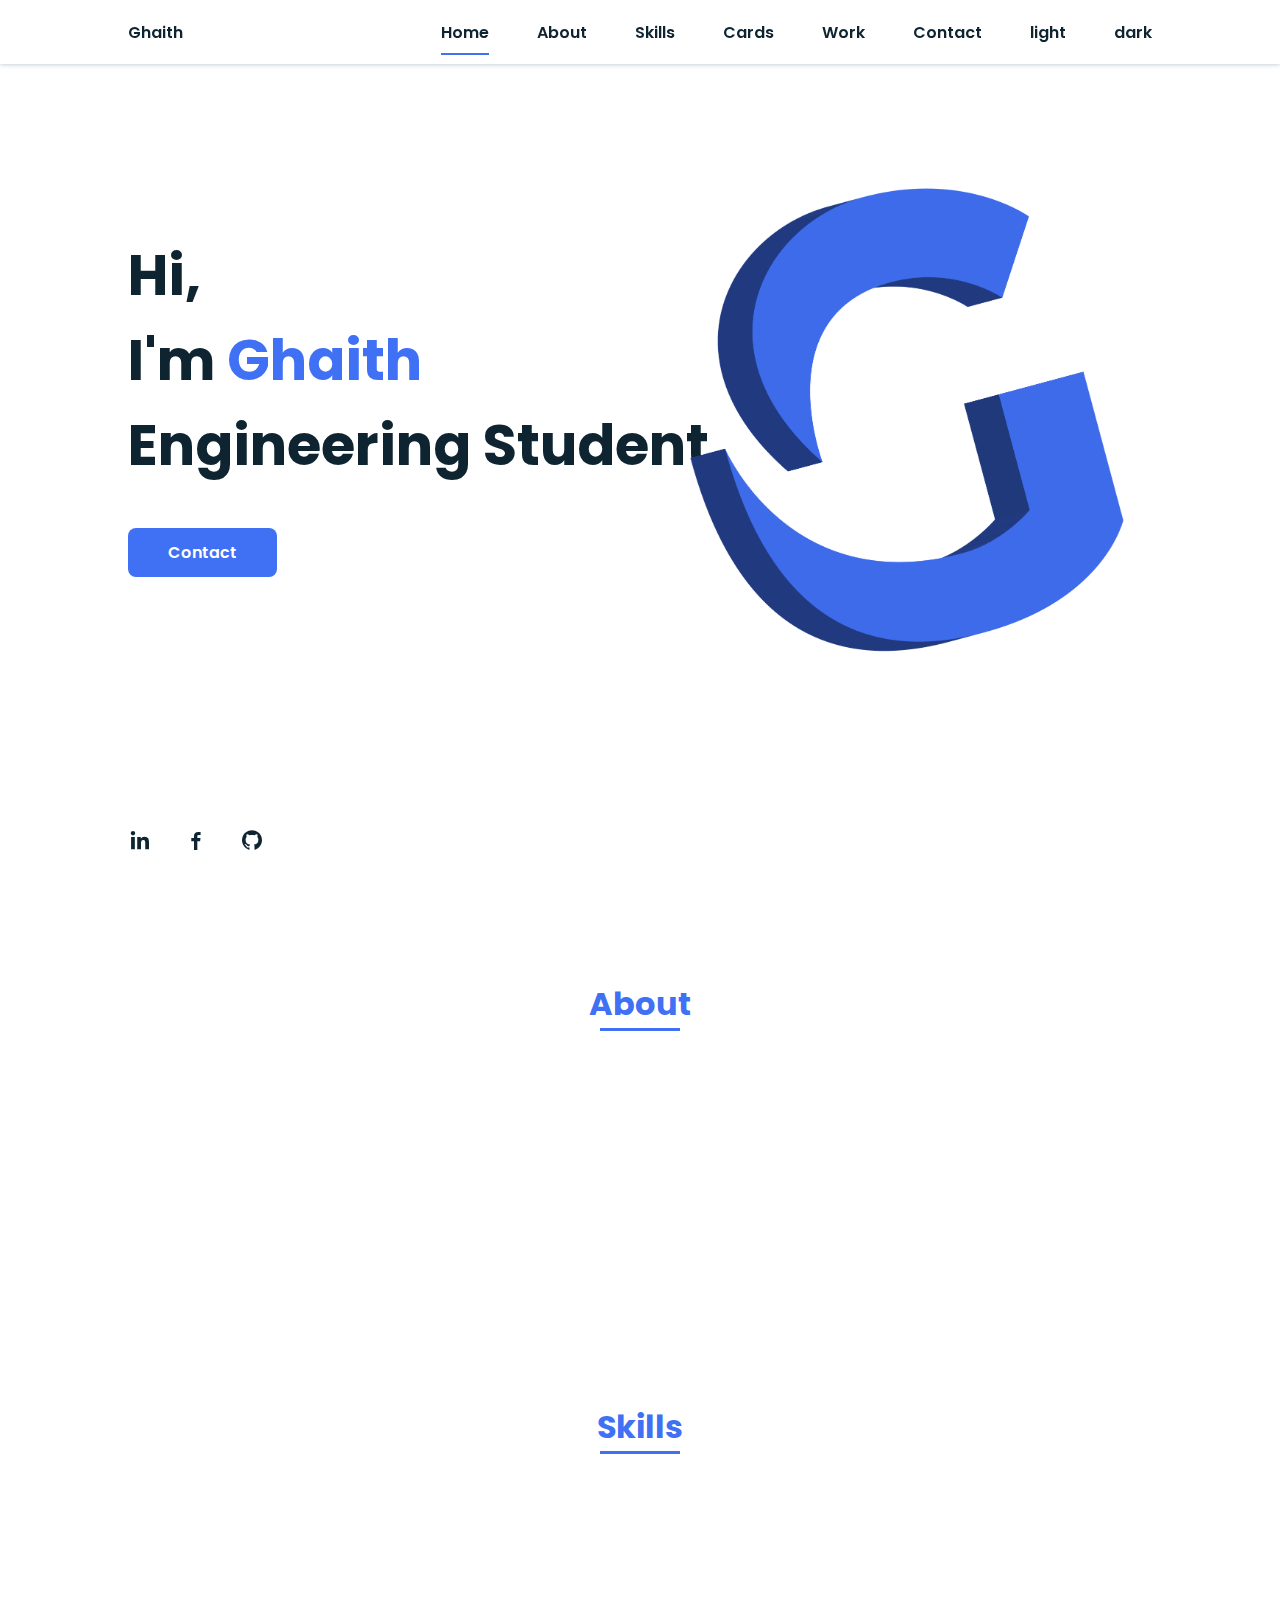
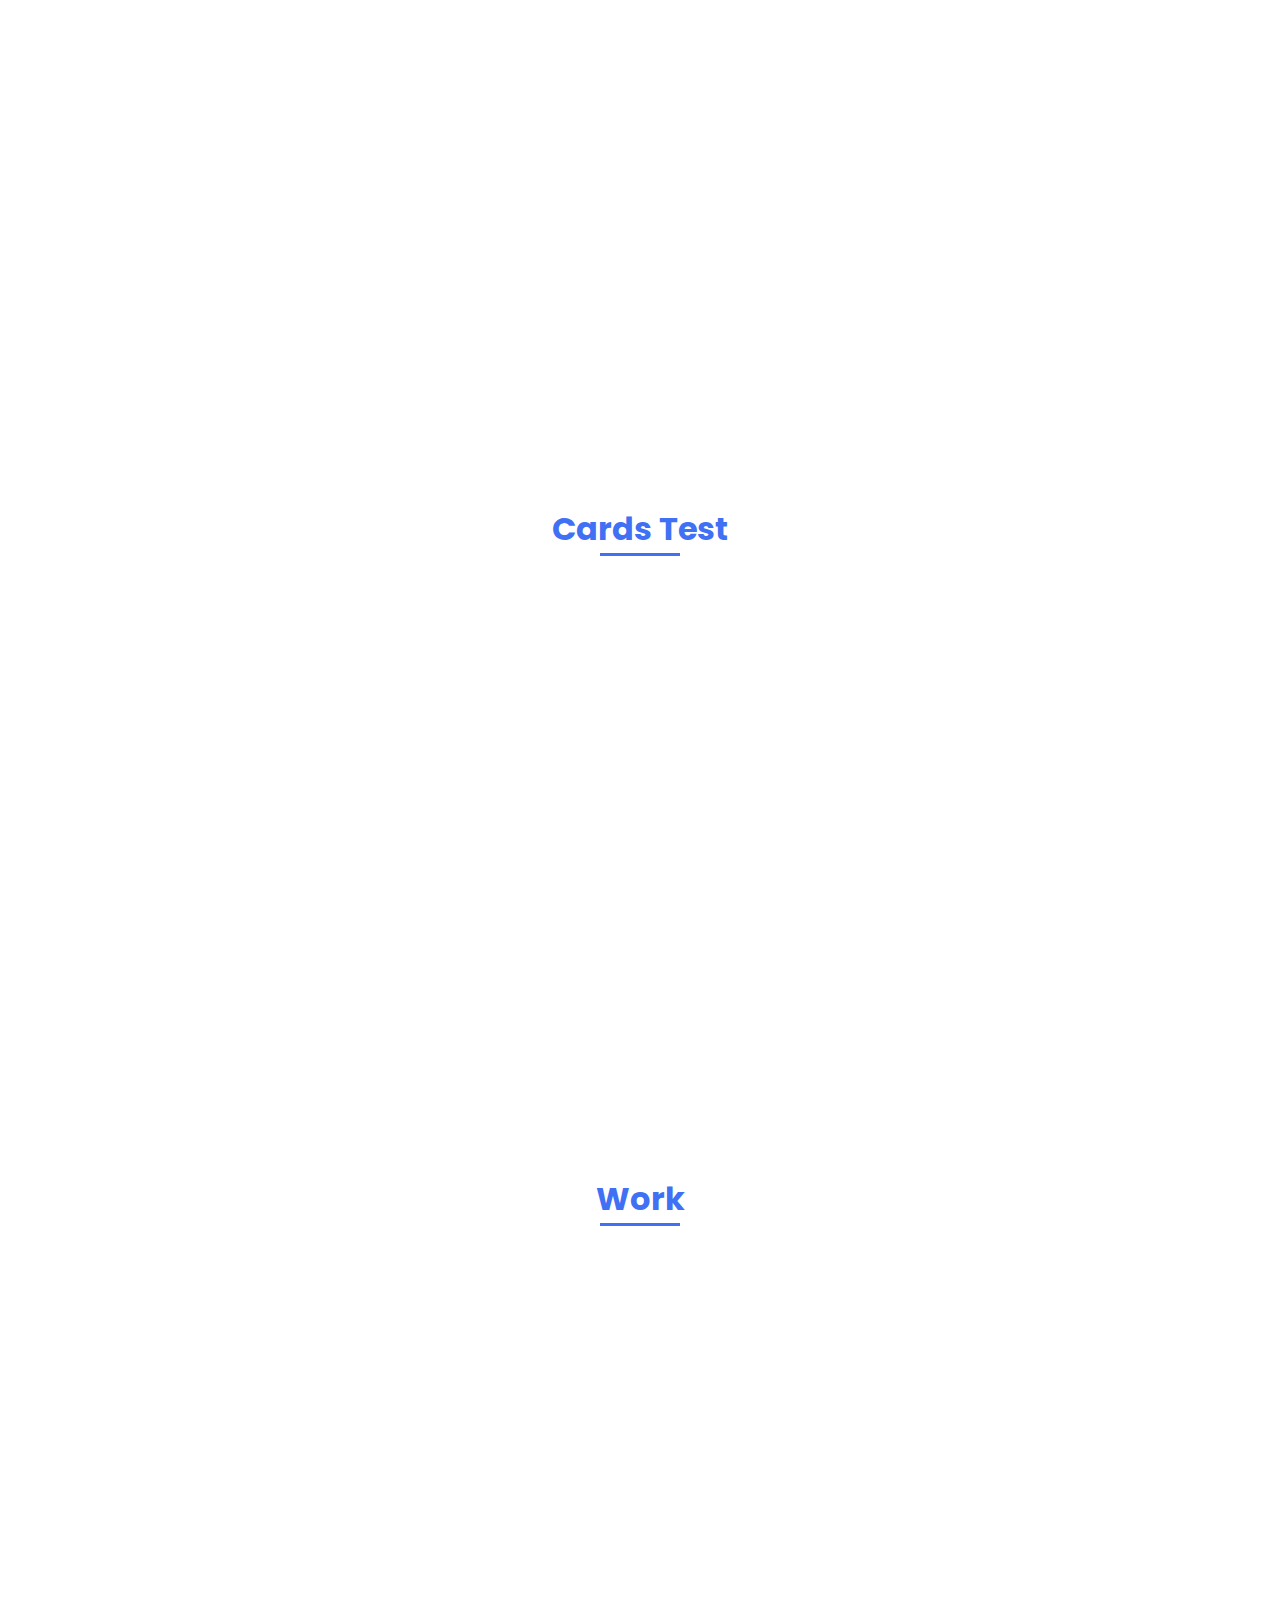
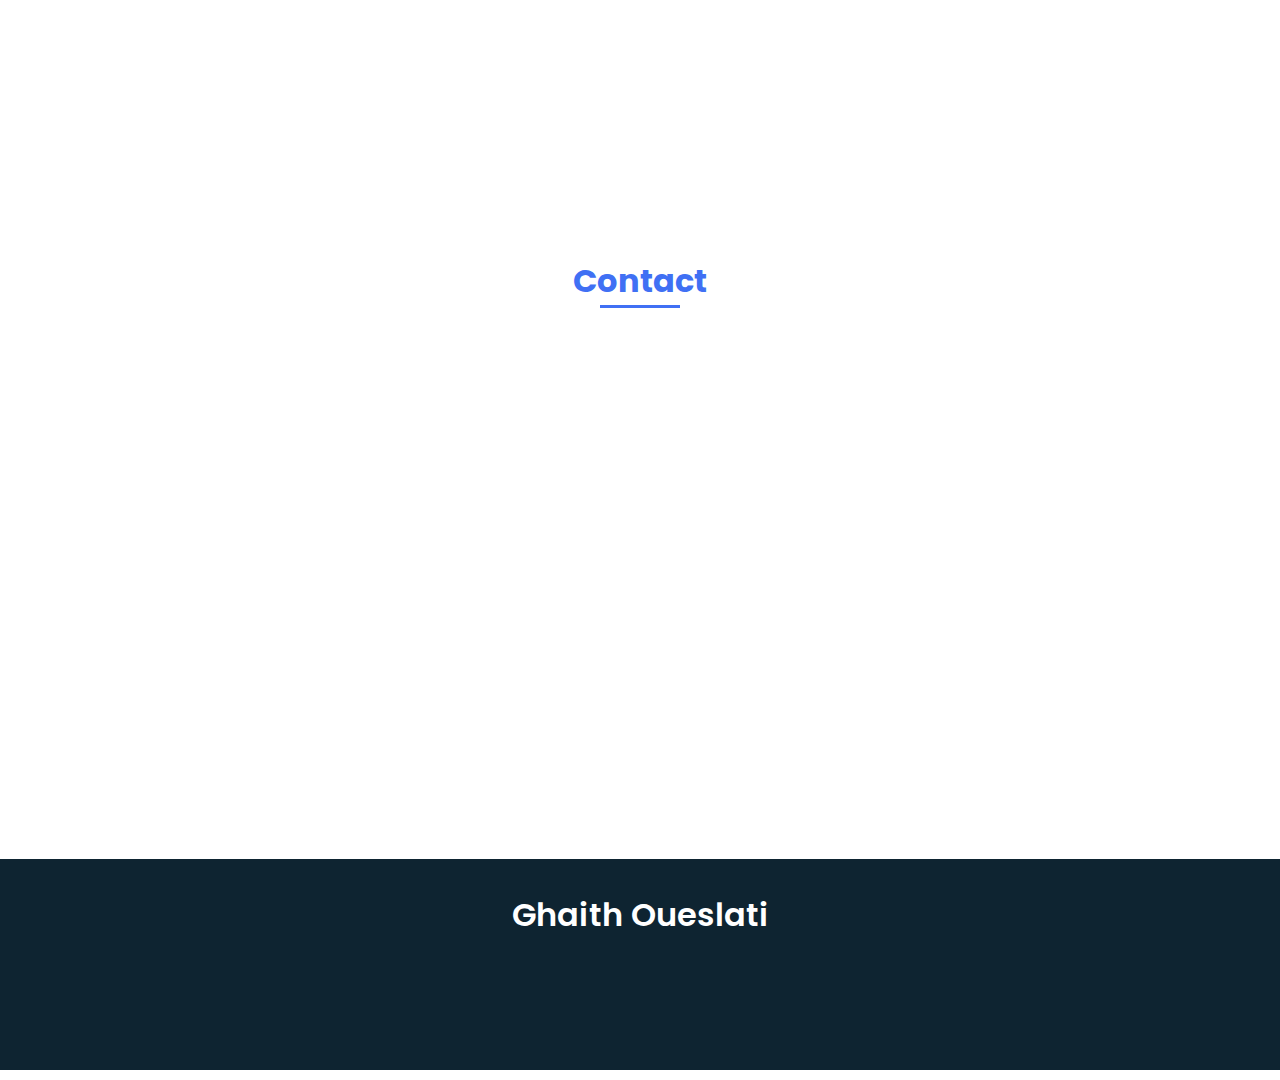
==== commit cd9c70b4: "small changes" ====
--- a/Index.html
+++ b/Index.html
@@ -248,7 +248,7 @@
 
 
     <!-- Scroll Reveal -->
-    <script src="https://unpkg.com/scrollreveal"></script>
+    <script src="./JS/scrollreveal.js"></script>
     <!-- Main JS -->
     <script src="./JS/Main.js"></script>
     <script src="./JS/Theme.js"></script>
--- a/CSS/Style.css
+++ b/CSS/Style.css
@@ -29,7 +29,7 @@
     --first-color: #4070F4;
     --second-color: #ffffff;
     --background-color: #0E2431;
-    --shadow-color: rgba(250, 250, 250, .05);
+    --shadow-color: rgba(250, 250, 250, .5);
 }
 
 
@@ -438,7 +438,7 @@
 
 .cards__list::-webkit-scrollbar-thumb {
     background: var(--first-color);
-    border-radius: 10px;
+    border-radius: 0.5rem;
 }
 
 .card {
@@ -451,7 +451,7 @@
     padding: 1.5rem;
     border-radius: 0.5rem;
     background: var(--background-color);
-    box-shadow: -1rem 0rem 2rem var(--shadow-color);
+    box-shadow: -0.5rem 0rem 1rem var(--shadow-color);
     transition: 0.75s;
 }
 
@@ -502,10 +502,12 @@
     font-weight: var(--font-semi);
     padding: 1rem;
     border-radius: .5rem;
-    border: 1.5px solid var(--second-color);
+    border: 1.5px none;
     outline: none;
     margin-bottom: var(--mb-4);
     background-color: var(--background-color);
+    box-shadow: 0 1px 4px var(--shadow-color);
+    color: var(--second-color);
 }
 
 contact__button {
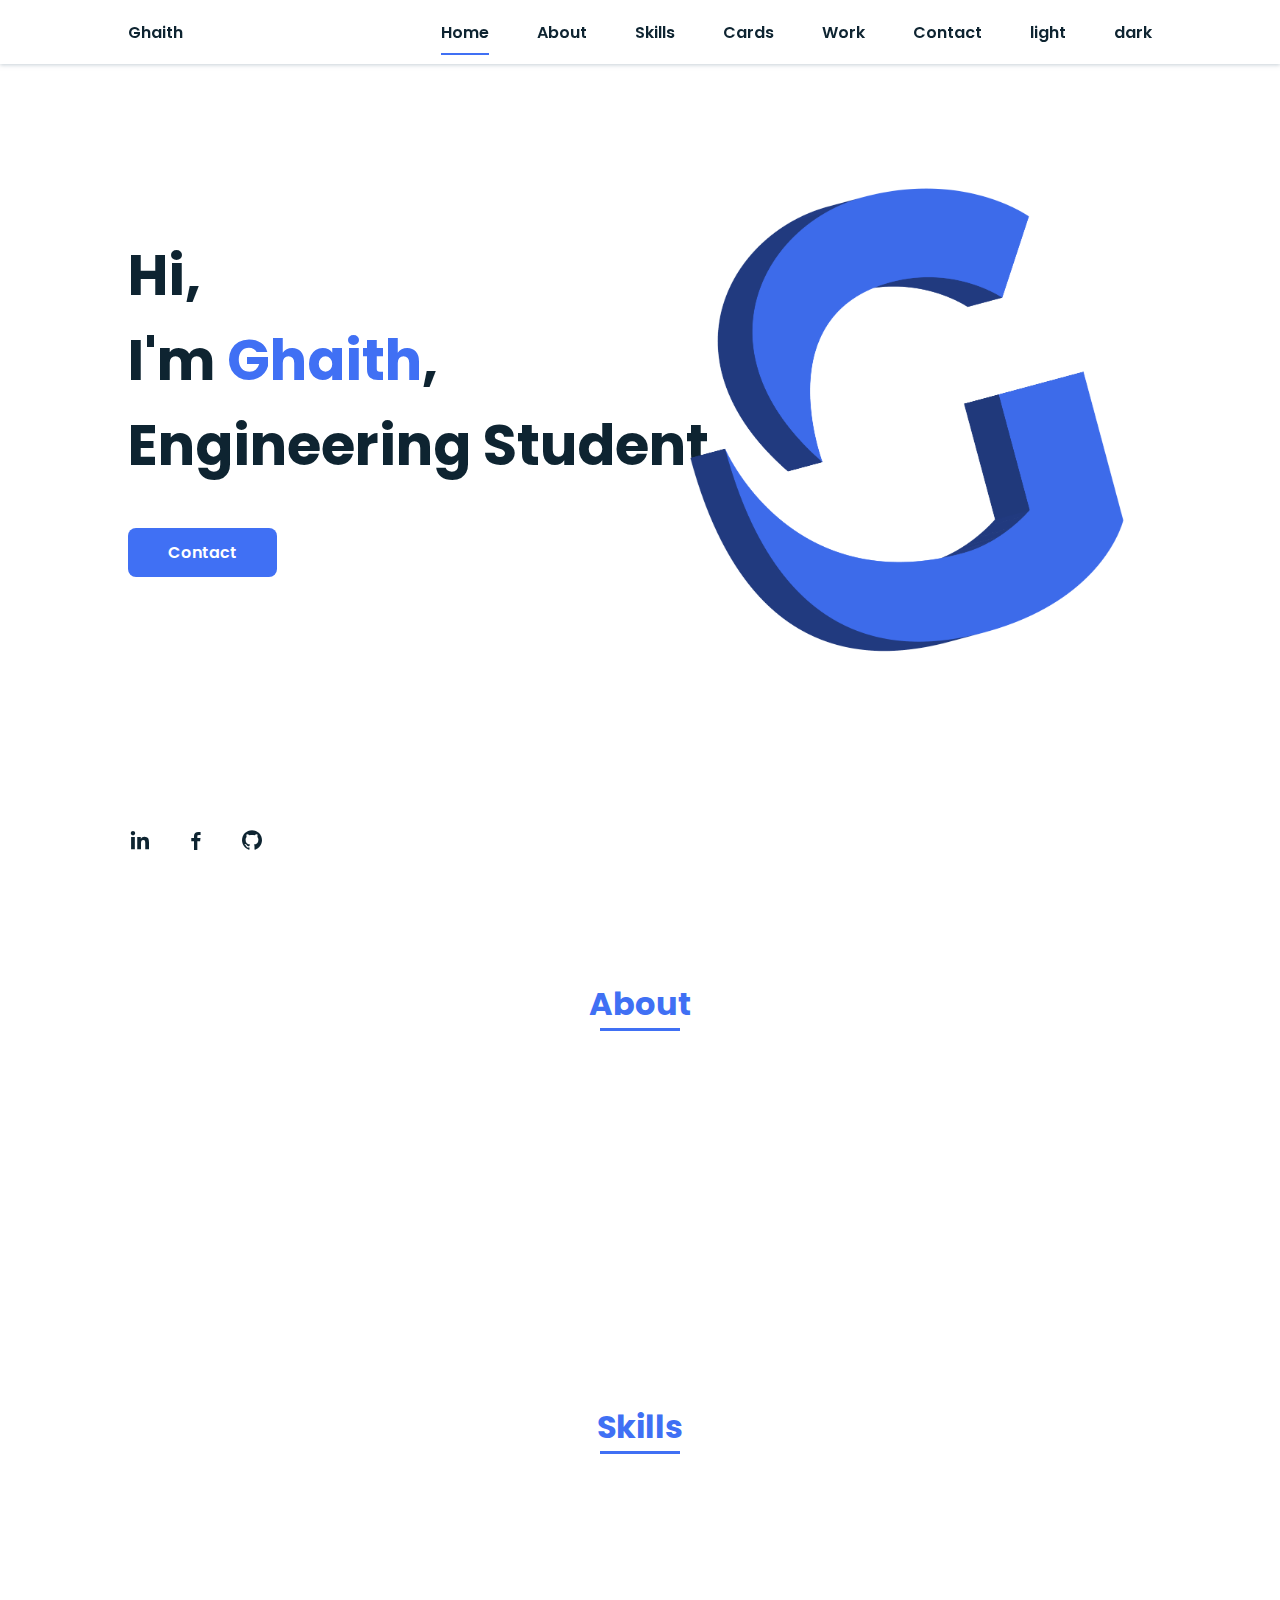
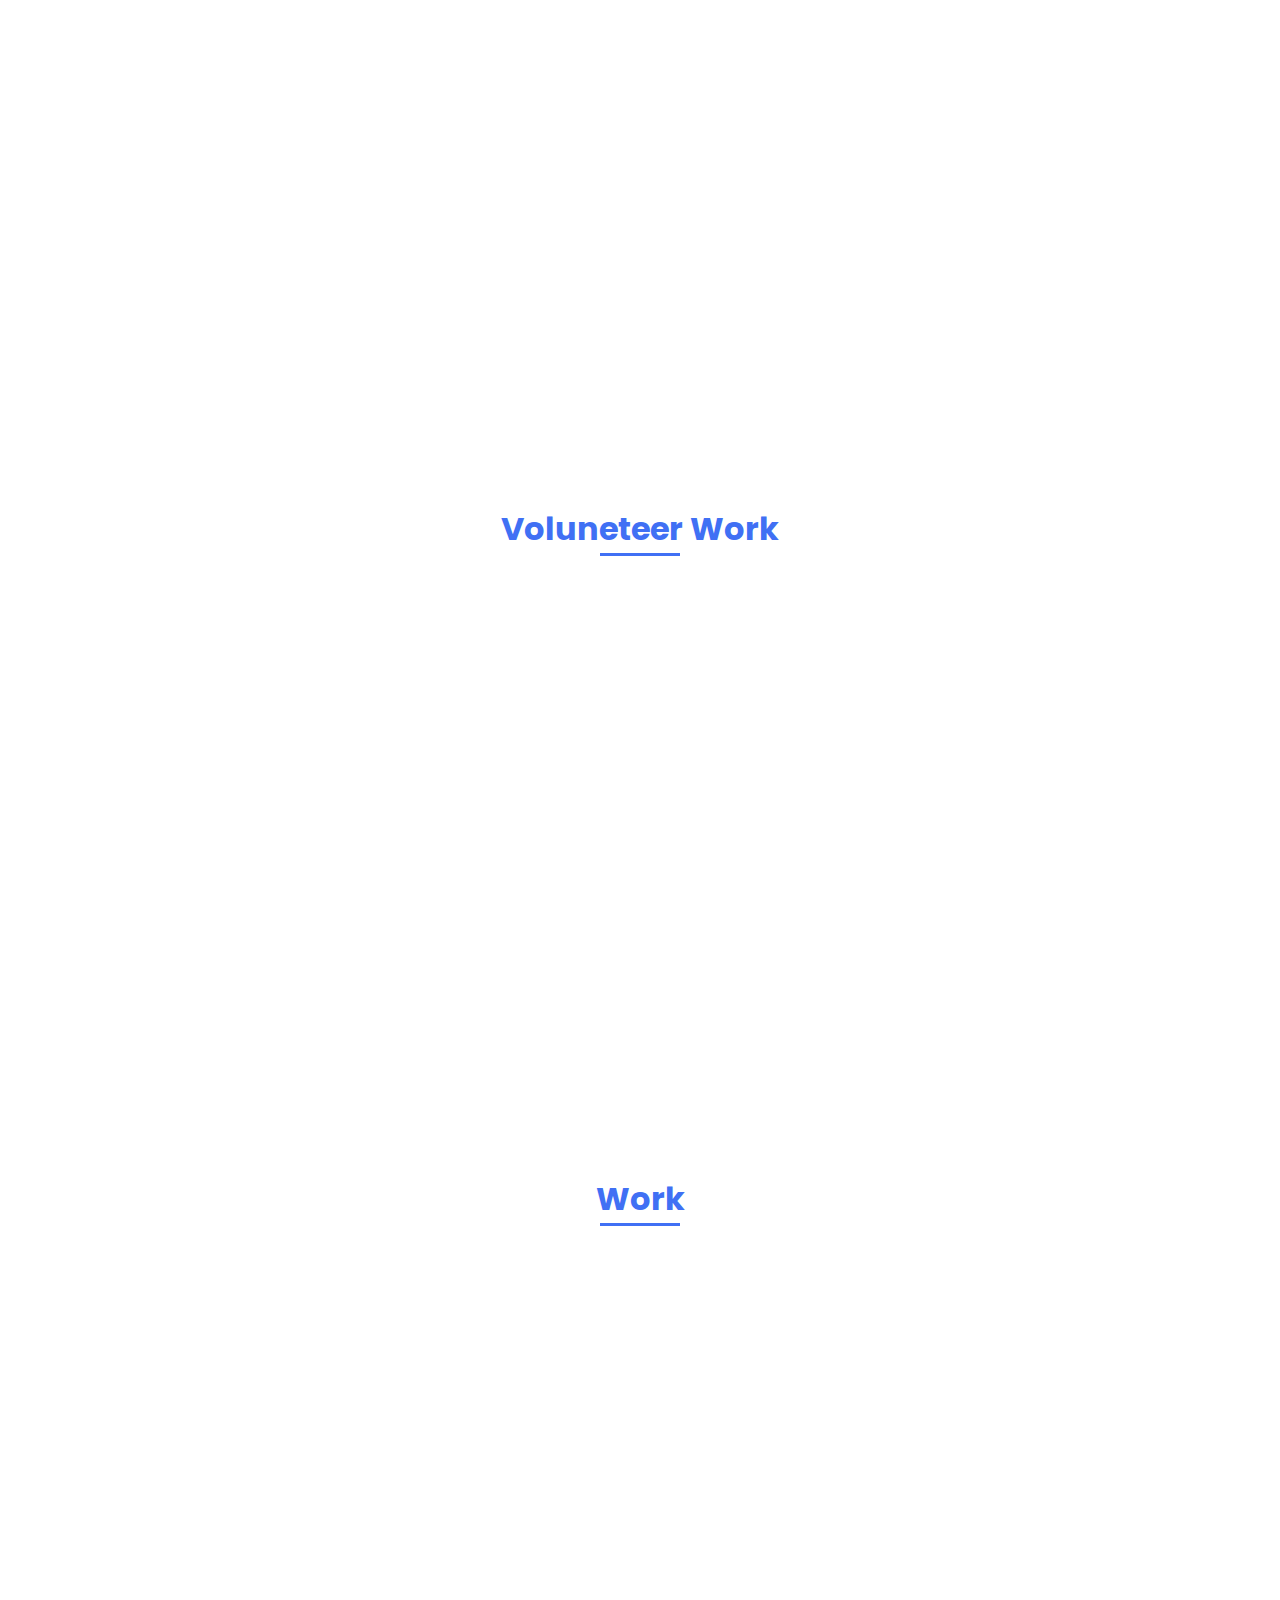
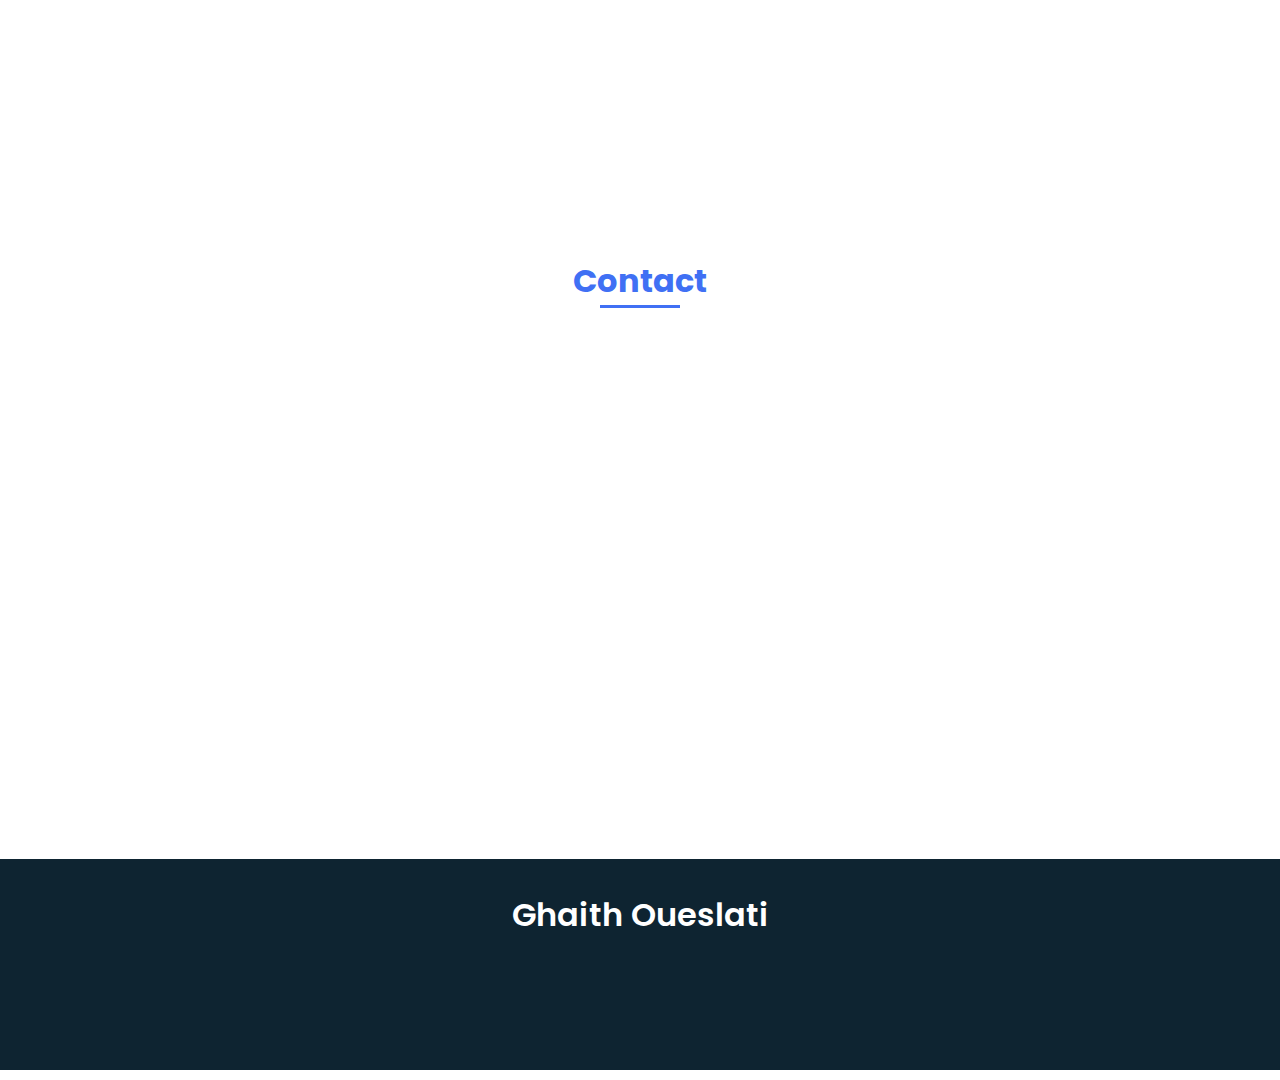
==== commit 4658f3e3: "small fixes" ====
--- a/Index.html
+++ b/Index.html
@@ -6,7 +6,6 @@
     <meta name="viewport" content="width=device-width, initial-scale=1.0">
 
     <link rel="stylesheet" href="./CSS/Style.css">
-    <link rel="stylesheet" href="./CSS/Cards.css">
 
     <!-- Box Icons -->
     <link href='https://unpkg.com/boxicons@2.0.7/css/boxicons.min.css' rel='stylesheet'>
@@ -46,7 +45,7 @@
         <!-- ------------------------------------------ HOME --------------------------------------->
         <section class="home bd-grid" id="home">
             <div class="home__data">
-                <h1 class="home__title">Hi, <br>I'm <span class="home__title-color">Ghaith</span><br> Engineering Student
+                <h1 class="home__title">Hi, <br>I'm <span class="home__title-color">Ghaith</span>,<br> Engineering Student
                 </h1>
                 <a href="#contact" class="button">Contact</a>
             </div>
@@ -145,50 +144,50 @@
 
         <!-- ------------------------------------------ CARDS -------------------------------------->
         <section class="cards__container section" id="cards">
-            <h2 class="section-title">Cards Test</h2>
+            <h2 class="section-title">Voluneteer Work</h2>
 
             <div class="cards__list">
                 <div class="card">
                     <header class="card-header">
-                        <p>6th of December 2020</p>
-                        <h2>Cards Test</h2>
-                    </header>
-                </div>
-
-                <div class="card">
-                    <header class="card-header">
-                        <p>6th of December 2020</p>
-                        <h2>Cards Test</h2>
-                    </header>
-                </div>
-
-                <div class="card">
-                    <header class="card-header">
-                        <p>6th of December 2020</p>
-                        <h2>Cards Test</h2>
-                    </header>
-                </div>
-
-                <div class="card">
-                    <header class="card-header">
-                        <p>6th of December 2020</p>
-                        <h2>Cards Test</h2>
-                    </header>
-                </div>
-
-                <div class="card">
-                    <header class="card-header">
-                        <p>6th of December 2020</p>
-                        <h2>Cards Test</h2>
-                    </header>
-                </div>
-
-                <div class="card">
-                    <header class="card-header">
-                        <p>6th of December 2020</p>
-                        <h2>Cards Test</h2>
-                    </header>
-                </div>
+                        <p>MTC ENIS</p>
+                        <h2>Designer</h2>
+                    </header>
+                    <div class="card-img-container">
+                        <img src="./IMG/Clubs/MTC.png" alt="Microsoft Tech Club ENIS" class="card-img">
+                    </div>
+
+                </div>
+
+                <div class="card">
+                    <header class="card-header">
+                        <p>IEEE ENIS SB</p>
+                        <h2>Member</h2>
+                    </header>
+                    <div class="card-img-container">
+                        <img src="./IMG/Clubs/IEEE.png" alt="IEEE ENIS SB" class="card-img">
+                    </div>
+                </div>
+
+                <div class="card">
+                    <header class="card-header">
+                        <p>IRIS JE</p>
+                        <h2>Project Team Member</h2>
+                    </header>
+                    <div class="card-img-container">
+                        <img src="./IMG/Clubs/IRIS.png" alt="IRIS Junior Enterprise" class="card-img">
+                    </div>
+                </div>
+
+                <div class="card">
+                    <header class="card-header">
+                        <p>GDG Sfax</p>
+                        <h2>Member</h2>
+                    </header>
+                    <div class="card-img-container">
+                        <img src="./IMG/Clubs/GDG.png" alt="IRIS Junior Enterprise" class="card-img">
+                    </div>
+                </div>
+
             </div>
         </section>
 
--- a/CSS/Style.css
+++ b/CSS/Style.css
@@ -29,7 +29,7 @@
     --first-color: #4070F4;
     --second-color: #ffffff;
     --background-color: #0E2431;
-    --shadow-color: rgba(250, 250, 250, .5);
+    --shadow-color: rgba(0, 0, 0, 0.5);
 }
 
 
@@ -347,13 +347,6 @@
 }
 
 
-/* ------------------------------------------ CARDS ------------------------------------ */
-
-.cards__container {
-    row-gap: 2rem;
-}
-
-
 /* ------------------------------------------ SKILLS ----------------------------------- */
 
 .skills__container {
@@ -425,6 +418,13 @@
 
 /* ------------------------------------------ CARDS ------------------------------------*/
 
+.cards__container {
+    row-gap: 2rem;
+    display: block;
+    flex-direction: row;
+    align-items: center;
+}
+
 .cards__list {
     display: flex;
     padding: 3rem;
@@ -446,7 +446,7 @@
     position: relative;
     flex-direction: column;
     height: 350px;
-    width: 400px;
+    width: 350px;
     min-width: 250px;
     padding: 1.5rem;
     border-radius: 0.5rem;
@@ -465,6 +465,30 @@
 
 .card:not(:first-child) {
     margin-left: -130px;
+}
+
+.card-img-container {
+    position: relative;
+    display: grid;
+    grid-template-columns: 150px 1fr;
+    align-items: center;
+    margin: 10rem 0 0;
+}
+
+.card-img img {
+    display: block;
+    width: 150px;
+    height: 100px;
+    border-radius: 50%;
+    margin: 16px 10px;
+}
+
+.card-header:hover {
+    background: linear-gradient(90deg, var(--first-color), var(--second-color));
+    text-shadow: none;
+    background-clip: text;
+    -webkit-background-clip: text;
+    -webkit-text-fill-color: transparent;
 }
 
 
@@ -620,6 +644,10 @@
     .contact__container {
         justify-items: center;
     }
+    .cards__list {
+        align-items: center;
+        justify-content: center;
+    }
 }
 
 @media screen and (min-width: 1024px) {
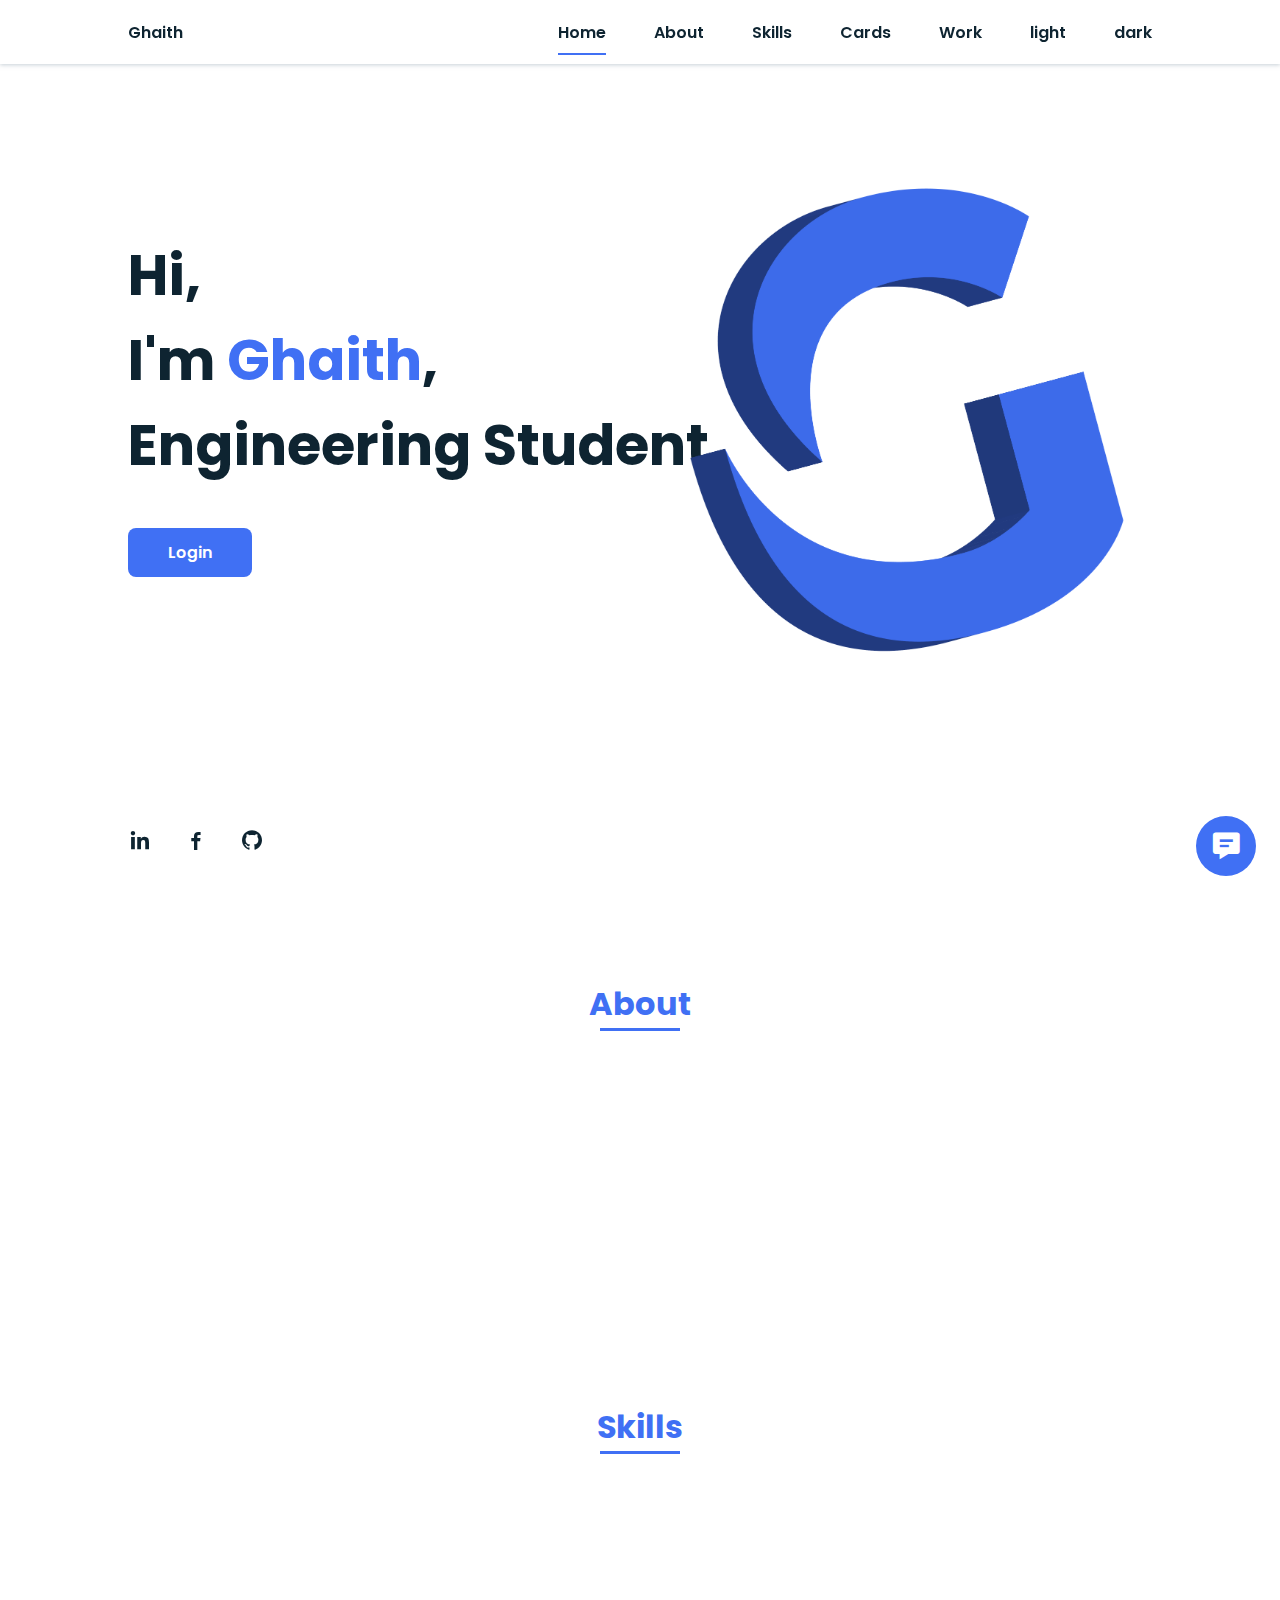
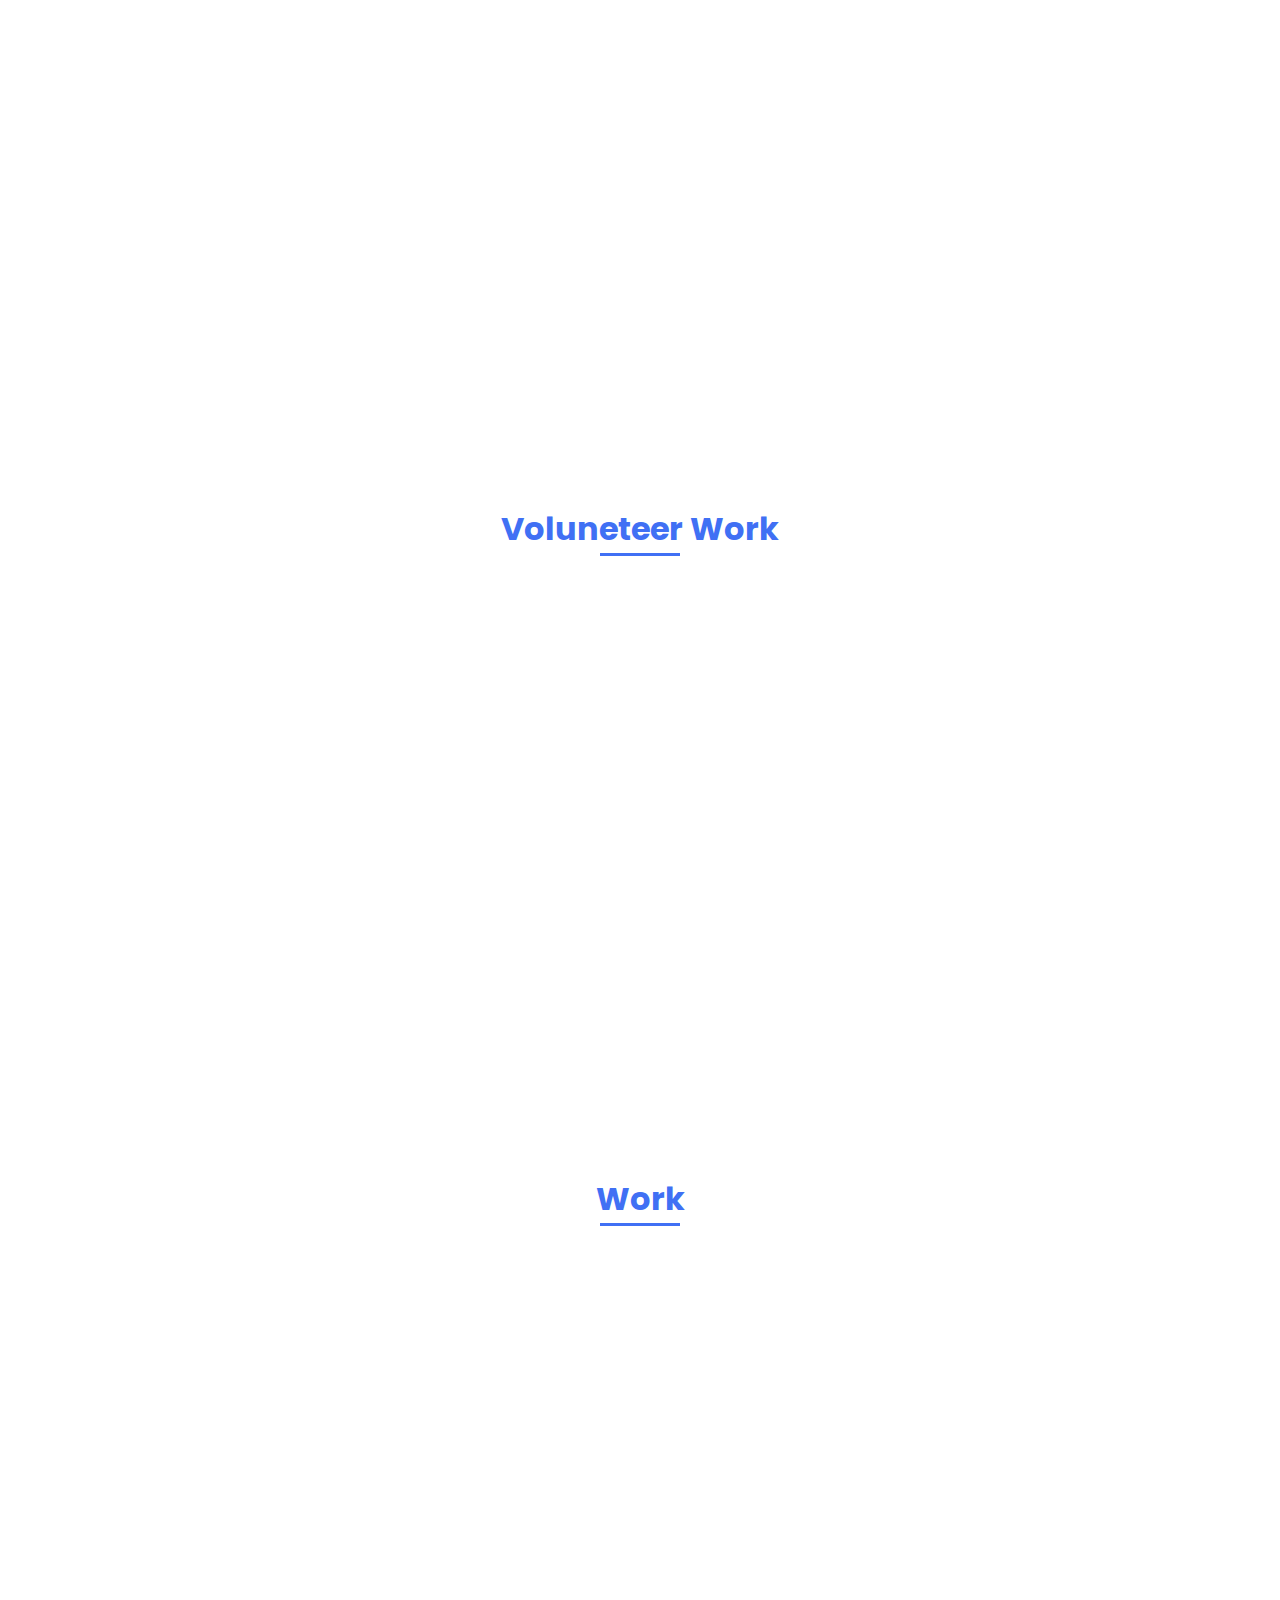
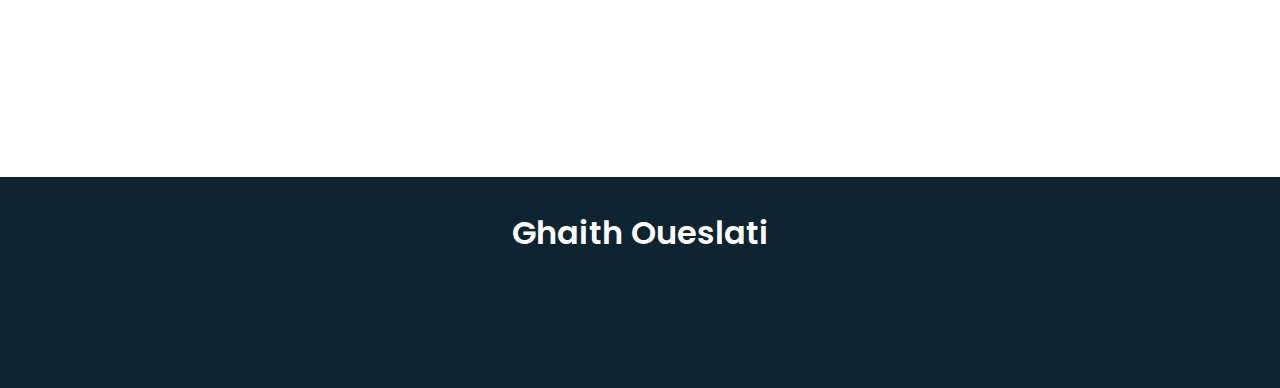
==== commit 2a5c87bb: "Added Login Page" ====
--- a/Index.html
+++ b/Index.html
@@ -10,7 +10,8 @@
     <!-- Box Icons -->
     <link href='https://unpkg.com/boxicons@2.0.7/css/boxicons.min.css' rel='stylesheet'>
 
-    <title>Document</title>
+    <title>Ghaith Oueslati</title>
+    <link rel="icon" href="./IMG/Profil.png">
 </head>
 
 <body class="light">
@@ -18,7 +19,7 @@
     <header class="l-header">
         <nav class="nav bd-grid">
             <div>
-                <a href="#" class="nav__logo">Ghaith</a>
+                <a href="./Index.html" class="nav__logo">Ghaith</a>
             </div>
 
             <div class="nav__menu" id="nav-menu">
@@ -28,7 +29,6 @@
                     <li class="nav__item"><a href="#skills" class="nav__link">Skills</a></li>
                     <li class="nav__item"><a href="#cards" class="nav__link">Cards</a></li>
                     <li class="nav__item"><a href="#work" class="nav__link">Work</a></li>
-                    <li class="nav__item"><a href="#contact" class="nav__link">Contact</a></li>
                     <li class="nav__item"><a href="#" id="light" class="nav__link">light</a></li>
                     <li class="nav__item"><a href="#" id="dark" class="nav__link">dark</a></li>
                 </ul>
@@ -47,7 +47,7 @@
             <div class="home__data">
                 <h1 class="home__title">Hi, <br>I'm <span class="home__title-color">Ghaith</span>,<br> Engineering Student
                 </h1>
-                <a href="#contact" class="button">Contact</a>
+                <a href="./Pages/Login.html" class="button">Login</a>
             </div>
 
             <div class="home__social">
@@ -58,8 +58,8 @@
             </div>
 
             <div class="home__img">
-                <img src="./IMG/Profil UP.png" alt="" data-speed="1.5" class="move">
-                <img src="./IMG/Profil DOWN.png" alt="" data-speed="-1.5" class="move">
+                <img src="./IMG/Profil UP.png" alt="LOGO" data-speed="1.5" class="move">
+                <img src="./IMG/Profil DOWN.png" alt="LOGO" data-speed="-1.5" class="move">
             </div>
         </section>
 
@@ -69,7 +69,7 @@
 
             <div class="about__container bd-grid">
                 <div class="about__img">
-                    <img src="./IMG/About.jpeg" alt="">
+                    <img src="./IMG/About.jpeg" alt="Ghaith Oueslati">
                 </div>
                 <div>
                     <h2 class="about__subtitle">I'm Ghaith</h2>
@@ -218,19 +218,18 @@
         </section>
 
         <!-- ------------------------------------------ CONTACT ------------------------------------>
-        <section class="contact section" id="contact">
-            <h2 class="section-title">Contact</h2>
-
-            <div class="contact__container bd-grid">
-                <form action="" class="contact__form">
-                    <input type="text" placeholder="Name" class="contact__input">
-                    <input type="mail" placeholder="Email" class="contact__input">
-                    <textarea name="" id="" cols="0" rows="10" class="contact__input"></textarea>
-
-                    <input type="button" value="Send" class="contact__button button">
-                </form>
-            </div>
-        </section>
+        <div class="contact__container" id="contactButton">
+            <i class='bx bxs-message-detail contact__icon' id="conctactIcon"></i>
+        </div>
+        <div class="contact__items" id="contactPopUP">
+            <form action="" class="contact__form">
+                <input type="text" placeholder="Name" class="contact__input">
+                <input type="mail" placeholder="Email" class="contact__input">
+                <textarea name="" id="" cols="0" rows="7" class="contact__input"></textarea>
+
+                <input type="button" value="Send" class="contact__button">
+            </form>
+        </div>
         <!-- ------------------------------------------ FOOTER ------------------------------------->
         <footer class="footer">
             <p class="footer__title">Ghaith Oueslati</p>
--- a/CSS/Style.css
+++ b/CSS/Style.css
@@ -470,9 +470,9 @@
 .card-img-container {
     position: relative;
     display: grid;
-    grid-template-columns: 150px 1fr;
+    grid-template-columns: 125px 1fr;
     align-items: center;
-    margin: 10rem 0 0;
+    margin: 10rem 5rem 0;
 }
 
 .card-img img {
@@ -520,8 +520,55 @@
 
 /* ------------------------------------------ CONTACT ----------------------------------*/
 
+.contact__container {
+    height: 60px;
+    width: 60px;
+    background-color: var(--first-color);
+    border-radius: 50%;
+    position: fixed;
+    bottom: 1.5rem;
+    right: 1.5rem;
+    margin: auto;
+    font-size: var(--mb-4);
+    display: block;
+    cursor: pointer;
+    z-index: var(--z-fixed);
+}
+
+.contact__container:hover {
+    box-shadow: 0 10px 36px var(--shadow-color);
+    transform: scale(1.1);
+    transition: .4s;
+}
+
+.contact__icon {
+    position: relative;
+    top: 9px;
+    left: 14px;
+    color: var(--background-color);
+}
+
+.contact__items {
+    display: none;
+    height: 450px;
+    width: 350px;
+    min-width: 250px;
+    position: fixed;
+    z-index: var(--z-fixed);
+    padding: 1.5rem;
+    margin: auto;
+    bottom: 6rem;
+    right: 1.5rem;
+    background-color: var(--background-color);
+    border-radius: 0.5rem;
+    box-shadow: 0 4px 25px var(--shadow-color);
+    animation-duration: .4s;
+    animation-name: animate-login;
+}
+
 .contact__input {
-    width: 100%;
+    width: 300px;
+    max-height: 10rem;
     font-size: var(--normal-font-size);
     font-weight: var(--font-semi);
     padding: 1rem;
@@ -534,13 +581,21 @@
     color: var(--second-color);
 }
 
-contact__button {
-    display: block;
+.contact__button {
+    display: inline-block;
+    background-color: var(--first-color);
+    color: var(--background-color);
+    padding: .75rem 2.5rem;
+    font-weight: var(--font-semi);
+    border-radius: .5rem;
     border: none;
     outline: none;
     font-size: var(--normal-font-size);
     cursor: pointer;
-    margin-left: auto;
+}
+
+.contact__button:hover {
+    box-shadow: 0 10px 36px var(--shadow-color);
 }
 
 
@@ -570,7 +625,164 @@
 }
 
 
+/* ------------------------------------------ LOGIN ------------------------------------*/
+
+.login {
+    display: grid;
+    grid-template-columns: 100%;
+    height: 100vh;
+    margin-left: 1.5rem;
+    margin-right: 1.5rem;
+}
+
+.login__content {
+    display: grid;
+}
+
+.login__img {
+    justify-self: center;
+}
+
+.login__img img {
+    width: 310px;
+    margin-top: 2.5rem;
+}
+
+.login__forms {
+    position: relative;
+    height: 368px;
+}
+
+.login__register,
+.login__create {
+    position: absolute;
+    bottom: -1rem;
+    width: 100%;
+    background-color: var(--background-color);
+    padding: 2rem 1rem;
+    border-radius: 0.5rem;
+    text-align: center;
+    box-shadow: 0 4px 25px var(--shadow-color);
+    animation-duration: .4s;
+    animation-name: animate-login;
+}
+
+.login__register {
+    display: block;
+}
+
+.login__create {
+    display: none;
+}
+
+@keyframes animate-login {
+    0% {
+        transform: scale(1, 1);
+    }
+    50% {
+        transform: scale(1.1, 1.1);
+    }
+    100% {
+        transform: scale(1, 1);
+    }
+}
+
+.login__title {
+    font-size: var(--h2-font-size);
+    margin-bottom: 2rem;
+    color: var(--first-color);
+}
+
+.login__box {
+    display: grid;
+    grid-template-columns: max-content 1fr;
+    column-gap: 0.5rem;
+    padding: 1.125rem 1rem;
+    background-color: var(--background-color);
+    margin-top: 1rem;
+    border-radius: .5rem;
+    box-shadow: 0 1px 4px var(--shadow-color)
+}
+
+.login__icon {
+    font-size: 1.5rem;
+    color: var(--second-color);
+}
+
+.login__input {
+    border: 1.5px none;
+    border-radius: 0.5rem;
+    outline: none;
+    font-size: var(--normal-font-size);
+    font-weight: var(--font-semi);
+    color: var(--second-color);
+    background-color: var(--background-color);
+}
+
+.login__input::placeholder {
+    font-size: var(--normal-font-size);
+    font-family: var(--body-font);
+    color: var(--second-color);
+}
+
+.login__forgot {
+    display: block;
+    width: max-content;
+    margin-left: auto;
+    margin-bottom: 0.5rem;
+    font-size: small;
+    font-weight: var(--font-semi);
+    color: var(--first-color);
+}
+
+.login__button {
+    display: block;
+    padding: 1rem;
+    margin: 2rem 0;
+    background-color: var(--first-color);
+    color: var(--background-color);
+    font-weight: var(--font-semi);
+    text-align: center;
+    border-radius: 0.5rem;
+    transition: 0.3s;
+}
+
+.login__button:hover {
+    box-shadow: 0 10px 36px var(--shadow-color);
+}
+
+.login__account,
+.login__signin,
+.login__signup {
+    font-weight: var(--font-semi);
+    font-size: small;
+    color: var(--first-color);
+}
+
+.login__signin,
+.login__signup {
+    cursor: pointer;
+}
+
+.login__social {
+    margin-top: 2rem;
+}
+
+.login__social-icon {
+    font-size: 1.5rem;
+    color: var(--first-color);
+    margin: 0 1.5rem;
+}
+
+
 /* ------------------------------------------ MEDIA QUERIES ----------------------------*/
+
+@media screen and (min-width: 576px) {
+    .login__forms {
+        width: 348px;
+        justify-self: center;
+    }
+}
 
 @media screen and (min-width: 768px) {
     body {
@@ -658,4 +870,35 @@
     .home__img {
         right: 10%;
     }
+    .login {
+        height: 100vh;
+        overflow: hidden;
+    }
+    .login__content {
+        grid-template-columns: repeat(2, max-content);
+        justify-content: center;
+        align-items: center;
+        margin-left: 10rem;
+    }
+    .login__img {
+        display: flex;
+        width: 600px;
+        height: 588px;
+        border-radius: 1rem;
+        padding-left: 1rem;
+    }
+    .login__img img {
+        width: 390px;
+        margin-top: 0;
+    }
+    .login__register,
+    .login__create {
+        left: -11rem;
+    }
+    .login__register {
+        bottom: -2rem;
+    }
+    .login__create {
+        bottom: -7.5rem;
+    }
 }